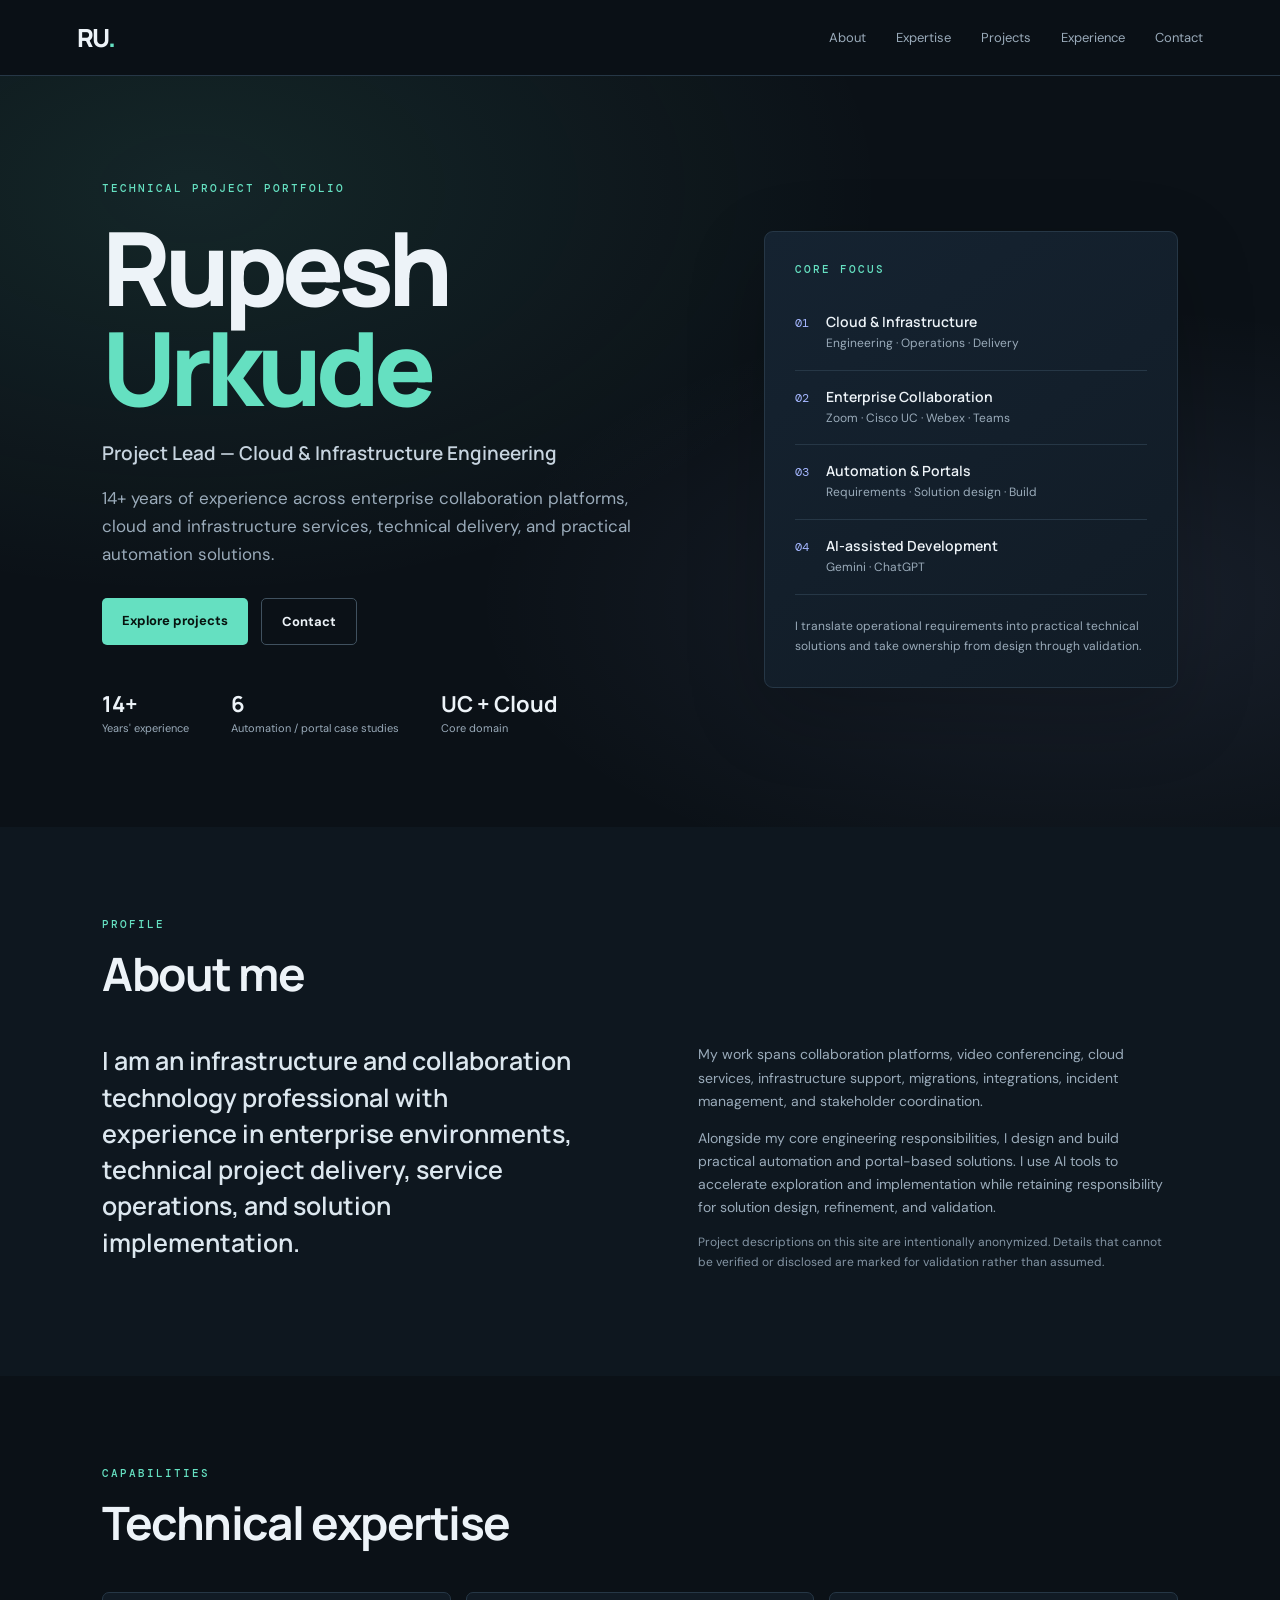
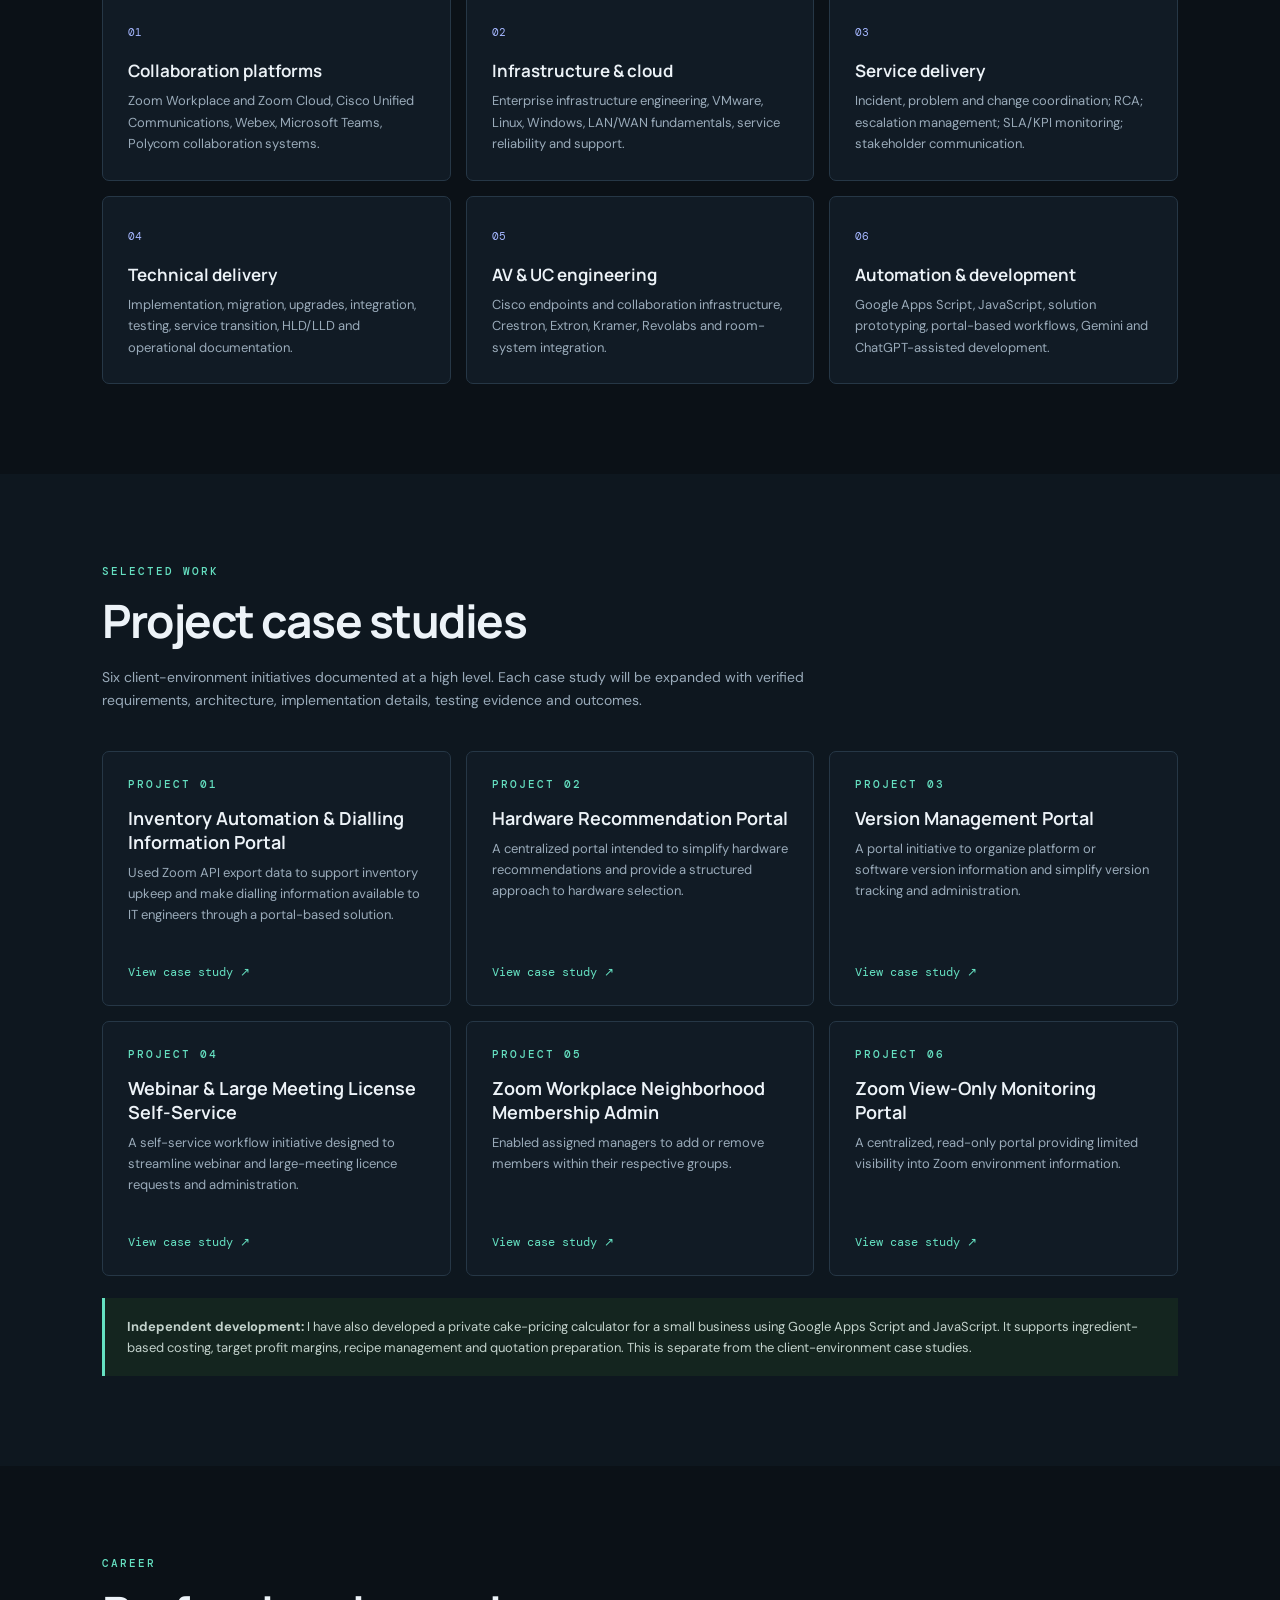
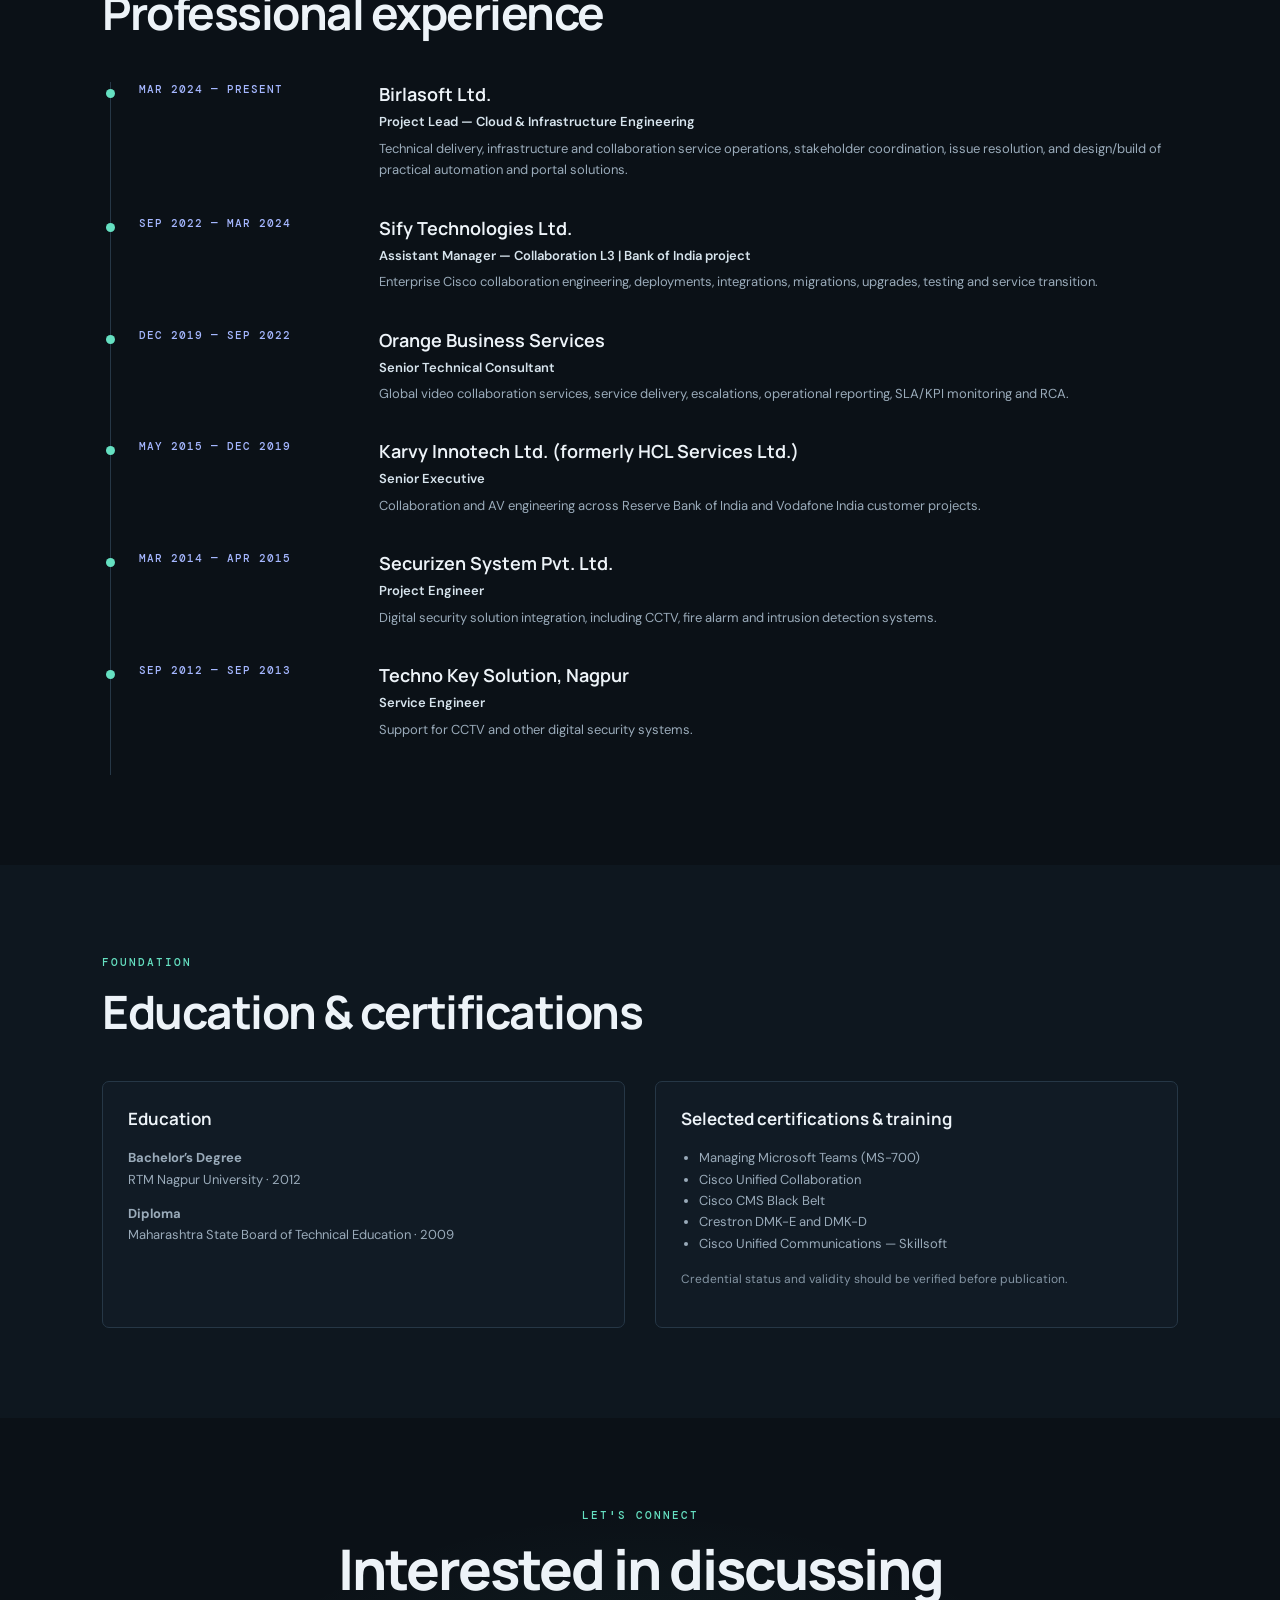
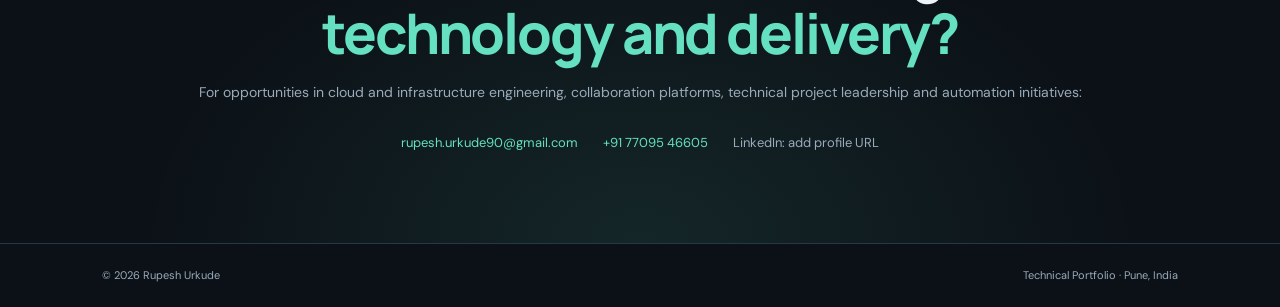
==== index.html @ b8e2f7a5 "Add files via upload" ====
<!DOCTYPE html>
<html lang="en">
<head>
  <meta charset="UTF-8">
  <meta name="viewport" content="width=device-width, initial-scale=1.0">
  <meta name="description" content="Technical portfolio of Rupesh Urkude — Cloud & Infrastructure Engineering, enterprise collaboration platforms, and automation solutions.">
  <title>Rupesh Urkude | Technical Portfolio</title>
  <link rel="stylesheet" href="style.css">
</head>
<body>
  <header class="topbar">
    <a class="brand" href="#home">RU<span>.</span></a>
    <nav aria-label="Main navigation">
      <a href="#about">About</a><a href="#expertise">Expertise</a><a href="#projects">Projects</a><a href="#experience">Experience</a><a href="#contact">Contact</a>
    </nav>
  </header>

  <main>
    <section class="hero" id="home">
      <div class="hero-copy">
        <p class="eyebrow">TECHNICAL PROJECT PORTFOLIO</p>
        <h1>Rupesh<br><span>Urkude</span></h1>
        <h2>Project Lead — Cloud &amp; Infrastructure Engineering</h2>
        <p class="lead">14+ years of experience across enterprise collaboration platforms, cloud and infrastructure services, technical delivery, and practical automation solutions.</p>
        <div class="hero-actions">
          <a class="button primary" href="#projects">Explore projects</a>
          <a class="button secondary" href="#contact">Contact</a>
        </div>
        <div class="quick-facts">
          <div><strong>14+</strong><span>Years' experience</span></div>
          <div><strong>6</strong><span>Automation / portal case studies</span></div>
          <div><strong>UC + Cloud</strong><span>Core domain</span></div>
        </div>
      </div>
      <aside class="hero-panel">
        <div class="panel-label">CORE FOCUS</div>
        <div class="focus-item"><span>01</span><div><b>Cloud &amp; Infrastructure</b><small>Engineering · Operations · Delivery</small></div></div>
        <div class="focus-item"><span>02</span><div><b>Enterprise Collaboration</b><small>Zoom · Cisco UC · Webex · Teams</small></div></div>
        <div class="focus-item"><span>03</span><div><b>Automation &amp; Portals</b><small>Requirements · Solution design · Build</small></div></div>
        <div class="focus-item"><span>04</span><div><b>AI-assisted Development</b><small>Gemini · ChatGPT</small></div></div>
        <p class="panel-note">I translate operational requirements into practical technical solutions and take ownership from design through validation.</p>
      </aside>
    </section>

    <section class="section about" id="about">
      <div class="section-heading"><p class="eyebrow">PROFILE</p><h2>About me</h2></div>
      <div class="about-grid">
        <p class="large-copy">I am an infrastructure and collaboration technology professional with experience in enterprise environments, technical project delivery, service operations, and solution implementation.</p>
        <div class="about-detail">
          <p>My work spans collaboration platforms, video conferencing, cloud services, infrastructure support, migrations, integrations, incident management, and stakeholder coordination.</p>
          <p>Alongside my core engineering responsibilities, I design and build practical automation and portal-based solutions. I use AI tools to accelerate exploration and implementation while retaining responsibility for solution design, refinement, and validation.</p>
          <p class="muted">Project descriptions on this site are intentionally anonymized. Details that cannot be verified or disclosed are marked for validation rather than assumed.</p>
        </div>
      </div>
    </section>

    <section class="section expertise" id="expertise">
      <div class="section-heading"><p class="eyebrow">CAPABILITIES</p><h2>Technical expertise</h2></div>
      <div class="skill-grid">
        <article class="skill-card"><span class="card-number">01</span><h3>Collaboration platforms</h3><p>Zoom Workplace and Zoom Cloud, Cisco Unified Communications, Webex, Microsoft Teams, Polycom collaboration systems.</p></article>
        <article class="skill-card"><span class="card-number">02</span><h3>Infrastructure &amp; cloud</h3><p>Enterprise infrastructure engineering, VMware, Linux, Windows, LAN/WAN fundamentals, service reliability and support.</p></article>
        <article class="skill-card"><span class="card-number">03</span><h3>Service delivery</h3><p>Incident, problem and change coordination; RCA; escalation management; SLA/KPI monitoring; stakeholder communication.</p></article>
        <article class="skill-card"><span class="card-number">04</span><h3>Technical delivery</h3><p>Implementation, migration, upgrades, integration, testing, service transition, HLD/LLD and operational documentation.</p></article>
        <article class="skill-card"><span class="card-number">05</span><h3>AV &amp; UC engineering</h3><p>Cisco endpoints and collaboration infrastructure, Crestron, Extron, Kramer, Revolabs and room-system integration.</p></article>
        <article class="skill-card"><span class="card-number">06</span><h3>Automation &amp; development</h3><p>Google Apps Script, JavaScript, solution prototyping, portal-based workflows, Gemini and ChatGPT-assisted development.</p></article>
      </div>
    </section>

    <section class="section projects" id="projects">
      <div class="section-heading"><p class="eyebrow">SELECTED WORK</p><h2>Project case studies</h2><p class="section-intro">Six client-environment initiatives documented at a high level. Each case study will be expanded with verified requirements, architecture, implementation details, testing evidence and outcomes.</p></div>
      <div class="project-grid">
        <a class="project-card" href="projects/inventory-automation.md"><span class="project-index">PROJECT 01</span><h3>Inventory Automation &amp; Dialling Information Portal</h3><p>Used Zoom API export data to support inventory upkeep and make dialling information available to IT engineers through a portal-based solution.</p><span class="project-link">View case study ↗</span></a>
        <a class="project-card" href="projects/hardware-recommendation.md"><span class="project-index">PROJECT 02</span><h3>Hardware Recommendation Portal</h3><p>A centralized portal intended to simplify hardware recommendations and provide a structured approach to hardware selection.</p><span class="project-link">View case study ↗</span></a>
        <a class="project-card" href="projects/version-management.md"><span class="project-index">PROJECT 03</span><h3>Version Management Portal</h3><p>A portal initiative to organize platform or software version information and simplify version tracking and administration.</p><span class="project-link">View case study ↗</span></a>
        <a class="project-card" href="projects/license-self-service.md"><span class="project-index">PROJECT 04</span><h3>Webinar &amp; Large Meeting License Self-Service</h3><p>A self-service workflow initiative designed to streamline webinar and large-meeting licence requests and administration.</p><span class="project-link">View case study ↗</span></a>
        <a class="project-card" href="projects/neighborhood-membership-admin.md"><span class="project-index">PROJECT 05</span><h3>Zoom Workplace Neighborhood Membership Admin</h3><p>Enabled assigned managers to add or remove members within their respective groups.</p><span class="project-link">View case study ↗</span></a>
        <a class="project-card" href="projects/view-only-monitoring.md"><span class="project-index">PROJECT 06</span><h3>Zoom View-Only Monitoring Portal</h3><p>A centralized, read-only portal providing limited visibility into Zoom environment information.</p><span class="project-link">View case study ↗</span></a>
      </div>
      <div class="callout"><b>Independent development:</b> I have also developed a private cake-pricing calculator for a small business using Google Apps Script and JavaScript. It supports ingredient-based costing, target profit margins, recipe management and quotation preparation. This is separate from the client-environment case studies.</div>
    </section>

    <section class="section experience" id="experience">
      <div class="section-heading"><p class="eyebrow">CAREER</p><h2>Professional experience</h2></div>
      <div class="timeline">
        <div class="timeline-item"><span class="timeline-date">MAR 2024 — PRESENT</span><div><h3>Birlasoft Ltd.</h3><p class="role">Project Lead — Cloud &amp; Infrastructure Engineering</p><p>Technical delivery, infrastructure and collaboration service operations, stakeholder coordination, issue resolution, and design/build of practical automation and portal solutions.</p></div></div>
        <div class="timeline-item"><span class="timeline-date">SEP 2022 — MAR 2024</span><div><h3>Sify Technologies Ltd.</h3><p class="role">Assistant Manager — Collaboration L3 | Bank of India project</p><p>Enterprise Cisco collaboration engineering, deployments, integrations, migrations, upgrades, testing and service transition.</p></div></div>
        <div class="timeline-item"><span class="timeline-date">DEC 2019 — SEP 2022</span><div><h3>Orange Business Services</h3><p class="role">Senior Technical Consultant</p><p>Global video collaboration services, service delivery, escalations, operational reporting, SLA/KPI monitoring and RCA.</p></div></div>
        <div class="timeline-item"><span class="timeline-date">MAY 2015 — DEC 2019</span><div><h3>Karvy Innotech Ltd. (formerly HCL Services Ltd.)</h3><p class="role">Senior Executive</p><p>Collaboration and AV engineering across Reserve Bank of India and Vodafone India customer projects.</p></div></div>
        <div class="timeline-item"><span class="timeline-date">MAR 2014 — APR 2015</span><div><h3>Securizen System Pvt. Ltd.</h3><p class="role">Project Engineer</p><p>Digital security solution integration, including CCTV, fire alarm and intrusion detection systems.</p></div></div>
        <div class="timeline-item"><span class="timeline-date">SEP 2012 — SEP 2013</span><div><h3>Techno Key Solution, Nagpur</h3><p class="role">Service Engineer</p><p>Support for CCTV and other digital security systems.</p></div></div>
      </div>
    </section>

    <section class="section credentials">
      <div class="section-heading"><p class="eyebrow">FOUNDATION</p><h2>Education &amp; certifications</h2></div>
      <div class="credential-grid">
        <div><h3>Education</h3><p><b>Bachelor’s Degree</b><br>RTM Nagpur University · 2012</p><p><b>Diploma</b><br>Maharashtra State Board of Technical Education · 2009</p></div>
        <div><h3>Selected certifications &amp; training</h3><ul><li>Managing Microsoft Teams (MS-700)</li><li>Cisco Unified Collaboration</li><li>Cisco CMS Black Belt</li><li>Crestron DMK-E and DMK-D</li><li>Cisco Unified Communications — Skillsoft</li></ul><p class="muted">Credential status and validity should be verified before publication.</p></div>
      </div>
    </section>

    <section class="contact" id="contact">
      <p class="eyebrow">LET'S CONNECT</p><h2>Interested in discussing<br><span>technology and delivery?</span></h2>
      <p>For opportunities in cloud and infrastructure engineering, collaboration platforms, technical project leadership and automation initiatives:</p>
      <div class="contact-links"><a href="mailto:rupesh.urkude90@gmail.com">rupesh.urkude90@gmail.com</a><a href="tel:+917709546605">+91 77095 46605</a><span>LinkedIn: add profile URL</span></div>
    </section>
  </main>
  <footer><span>© <span id="year"></span> Rupesh Urkude</span><span>Technical Portfolio · Pune, India</span></footer>
  <script>document.getElementById('year').textContent = new Date().getFullYear();</script>
</body>
</html>
---- style.css ----
@import url('https://fonts.googleapis.com/css2?family=DM+Mono:wght@400;500&family=DM+Sans:wght@400;500;600;700&family=Manrope:wght@400;500;600;700;800&display=swap');
:root{--bg:#0b1117;--surface:#111b25;--surface2:#152331;--text:#edf3f8;--muted:#9aabba;--line:#263746;--accent:#65e0c1;--accent2:#a5b7ff}
*{box-sizing:border-box}html{scroll-behavior:smooth}body{margin:0;background:var(--bg);color:var(--text);font-family:'DM Sans',sans-serif;line-height:1.65}a{color:inherit;text-decoration:none}.topbar{height:76px;padding:0 max(6vw,24px);display:flex;align-items:center;justify-content:space-between;border-bottom:1px solid var(--line);position:sticky;top:0;background:rgba(11,17,23,.92);backdrop-filter:blur(14px);z-index:10}.brand{font:800 25px Manrope,sans-serif;letter-spacing:-2px}.brand span{color:var(--accent)}nav{display:flex;gap:30px}nav a{font-size:13px;color:var(--muted)}nav a:hover,.contact-links a:hover{color:var(--accent)}main{overflow:hidden}.hero{padding:105px max(8vw,28px) 90px;display:grid;grid-template-columns:1.15fr .85fr;gap:8vw;align-items:center;background:radial-gradient(ellipse at 15% 15%,rgba(101,224,193,.10),transparent 45%),radial-gradient(ellipse at 85% 70%,rgba(165,183,255,.09),transparent 40%)}.eyebrow,.panel-label,.project-index,.timeline-date{font:500 11px 'DM Mono',monospace;letter-spacing:2px;color:var(--accent)}h1,h2,h3,p{margin-top:0}h1{font:800 clamp(58px,8vw,104px)/.98 Manrope,sans-serif;letter-spacing:-6px;margin:22px 0}h1 span,.contact h2 span{color:var(--accent)}.hero h2{font:600 19px Manrope,sans-serif;color:#c7d4df;margin-bottom:18px}.lead{max-width:610px;color:var(--muted);font-size:17px}.hero-actions{display:flex;gap:13px;margin:30px 0 44px}.button{padding:12px 20px;border-radius:5px;font-weight:700;font-size:13px}.primary{background:var(--accent);color:#07130f}.secondary{border:1px solid #40515f}.quick-facts{display:flex;gap:42px}.quick-facts div{display:flex;flex-direction:column}.quick-facts strong{font:700 22px Manrope}.quick-facts span{font-size:11px;color:var(--muted)}.hero-panel{background:linear-gradient(145deg,var(--surface2),var(--surface));border:1px solid var(--line);padding:30px;border-radius:9px;box-shadow:0 25px 80px #0003}.panel-label{margin-bottom:20px}.focus-item{display:flex;gap:17px;padding:16px 0;border-bottom:1px solid var(--line)}.focus-item>span{font:12px 'DM Mono';color:var(--accent2);padding-top:3px}.focus-item b,.focus-item small{display:block}.focus-item b{font:600 14px Manrope}.focus-item small{font-size:12px;color:var(--muted);margin-top:3px}.panel-note{font-size:12px;color:var(--muted);margin:22px 0 0}.section{padding:90px max(8vw,28px)}.section-heading{max-width:720px;margin-bottom:38px}.section-heading h2,.section h2{font:700 clamp(32px,4vw,46px) Manrope,sans-serif;letter-spacing:-1.5px;margin:8px 0 14px}.about{background:#0e171f}.about-grid{display:grid;grid-template-columns:1fr 1fr;gap:9vw}.large-copy{font:600 25px/1.45 Manrope;color:#dce7ef}.about-detail{color:var(--muted);font-size:14px}.muted{color:#8394a3!important;font-size:12px!important}.skill-grid,.project-grid{display:grid;grid-template-columns:repeat(3,1fr);gap:15px}.skill-card,.project-card{background:var(--surface);border:1px solid var(--line);padding:25px;border-radius:7px;transition:.2s}.skill-card:hover,.project-card:hover{transform:translateY(-4px);border-color:#4b8d83}.card-number{font:11px 'DM Mono';color:var(--accent2)}.skill-card h3,.project-card h3{font:650 17px Manrope;margin:15px 0 8px}.skill-card p,.project-card p{font-size:13px;color:var(--muted);margin-bottom:0}.projects{background:#0e171f}.section-intro{font-size:14px;color:var(--muted)}.project-card{display:flex;flex-direction:column;min-height:255px}.project-card h3{font-size:18px}.project-link{margin-top:auto;padding-top:25px;font:12px 'DM Mono';color:var(--accent)}.callout{margin-top:22px;padding:18px 22px;border-left:3px solid var(--accent);background:#14251f;color:#c3d2cc;font-size:13px}.timeline{border-left:1px solid var(--line);margin-left:8px}.timeline-item{display:grid;grid-template-columns:210px 1fr;gap:30px;padding:0 0 30px 28px;position:relative}.timeline-item:before{content:'';width:9px;height:9px;border-radius:50%;background:var(--accent);position:absolute;left:-5px;top:7px}.timeline-date{color:var(--accent2);letter-spacing:1px}.timeline-item h3{font:650 18px Manrope;margin:0 0 3px}.timeline-item p{font-size:13px;color:var(--muted);margin:5px 0}.timeline-item .role{color:#d7e4ed;font-weight:600}.credentials{background:#0e171f}.credential-grid{display:grid;grid-template-columns:1fr 1fr;gap:30px}.credential-grid>div{padding:25px;background:var(--surface);border:1px solid var(--line);border-radius:7px}.credential-grid h3{font:650 17px Manrope}.credential-grid p,.credential-grid li{font-size:13px;color:var(--muted)}.credential-grid ul{padding-left:18px}.contact{padding:90px max(8vw,28px);text-align:center;background:radial-gradient(ellipse at 50% 100%,rgba(101,224,193,.10),transparent 55%)}.contact h2{font:750 clamp(34px,5vw,56px)/1.15 Manrope;letter-spacing:-2px;margin:15px 0}.contact>p:not(.eyebrow){color:var(--muted);font-size:14px}.contact-links{display:flex;justify-content:center;gap:25px;flex-wrap:wrap;margin-top:28px;font-size:13px;color:var(--accent)}.contact-links span{color:var(--muted)}footer{padding:22px max(8vw,28px);display:flex;justify-content:space-between;border-top:1px solid var(--line);font-size:11px;color:var(--muted)}
@media(max-width:850px){.hero{grid-template-columns:1fr;gap:35px;padding-top:75px}.skill-grid,.project-grid{grid-template-columns:repeat(2,1fr)}.about-grid{gap:35px}.timeline-item{grid-template-columns:1fr;gap:5px}.timeline-date{margin-bottom:4px}}
@media(max-width:580px){.topbar{height:auto;min-height:66px;align-items:flex-start;padding-top:20px;padding-bottom:16px;gap:15px;flex-direction:column}nav{gap:16px;flex-wrap:wrap}nav a{font-size:12px}.hero,.section,.contact{padding-left:22px;padding-right:22px}h1{letter-spacing:-4px}.quick-facts{gap:20px}.skill-grid,.project-grid,.about-grid,.credential-grid{grid-template-columns:1fr}.timeline-item{padding-left:20px}.contact-links{flex-direction:column;gap:9px}footer{padding:18px 22px;gap:10px;flex-direction:column}}
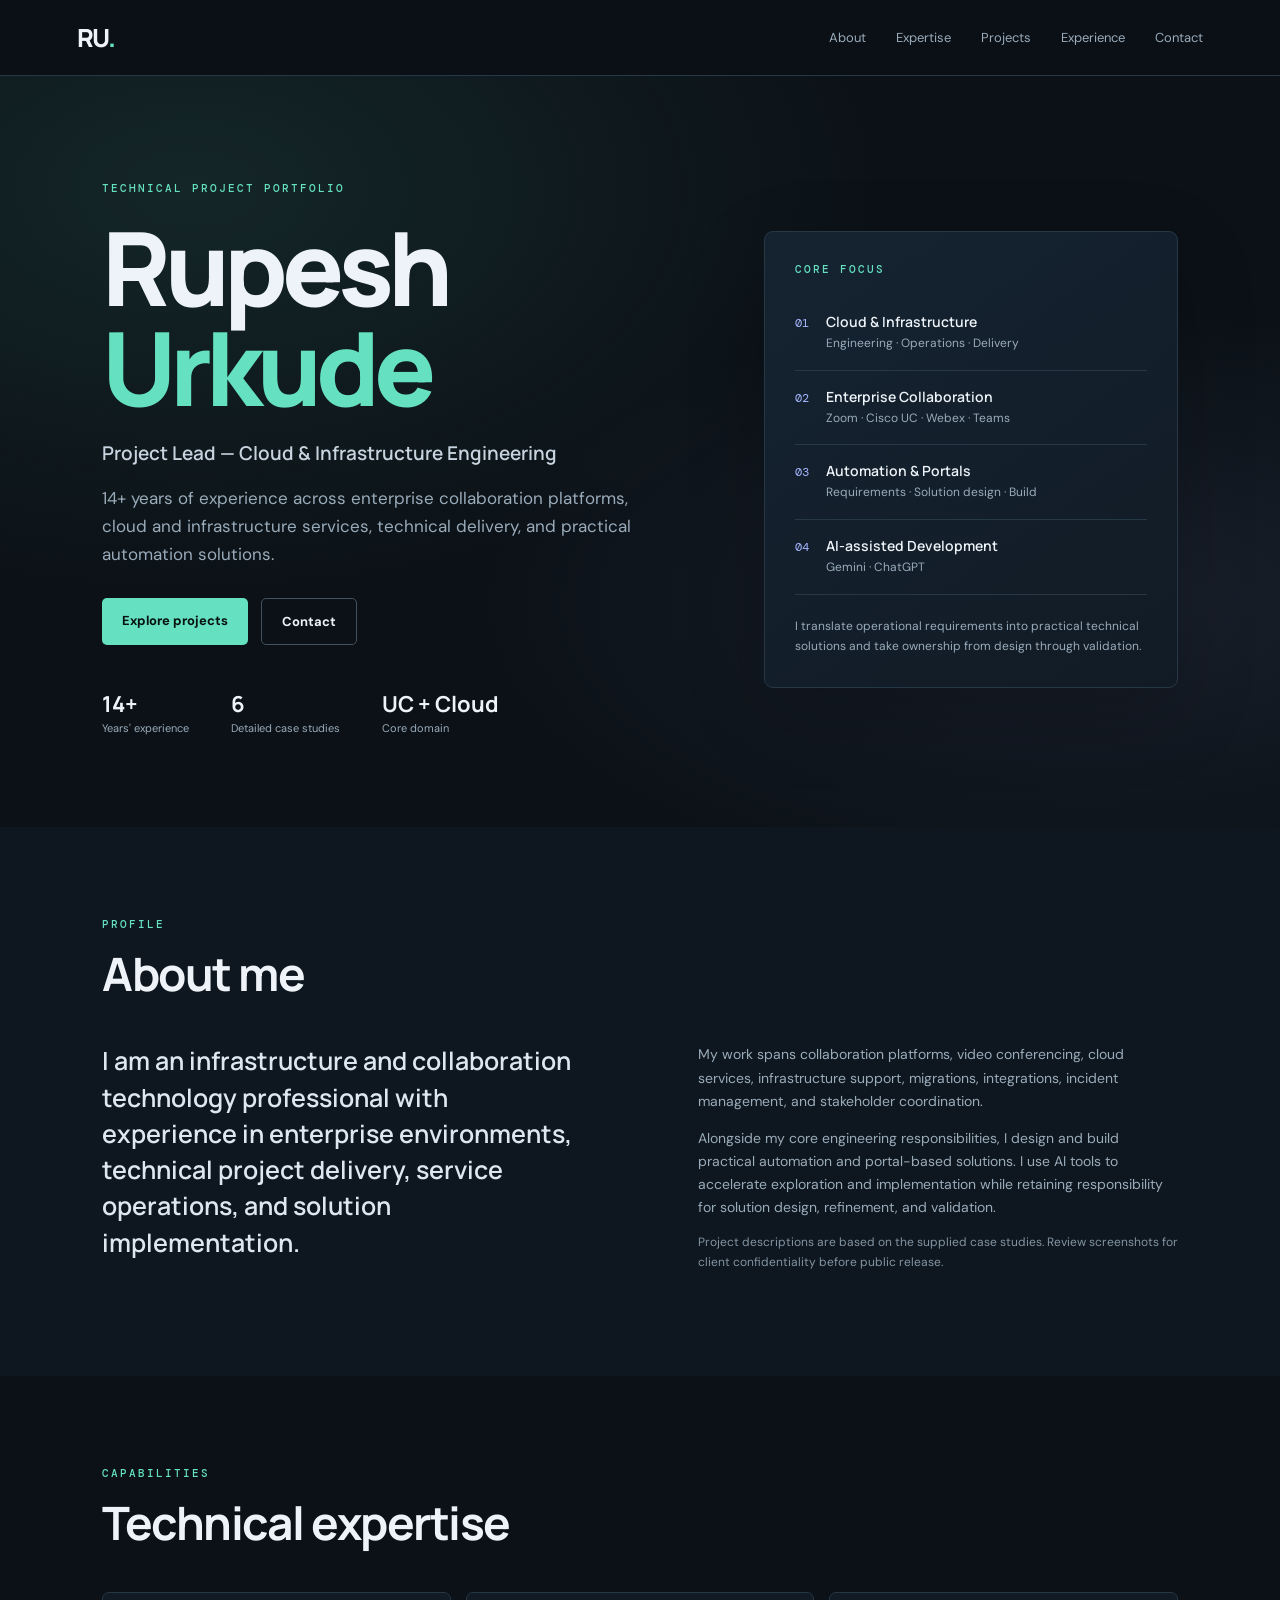
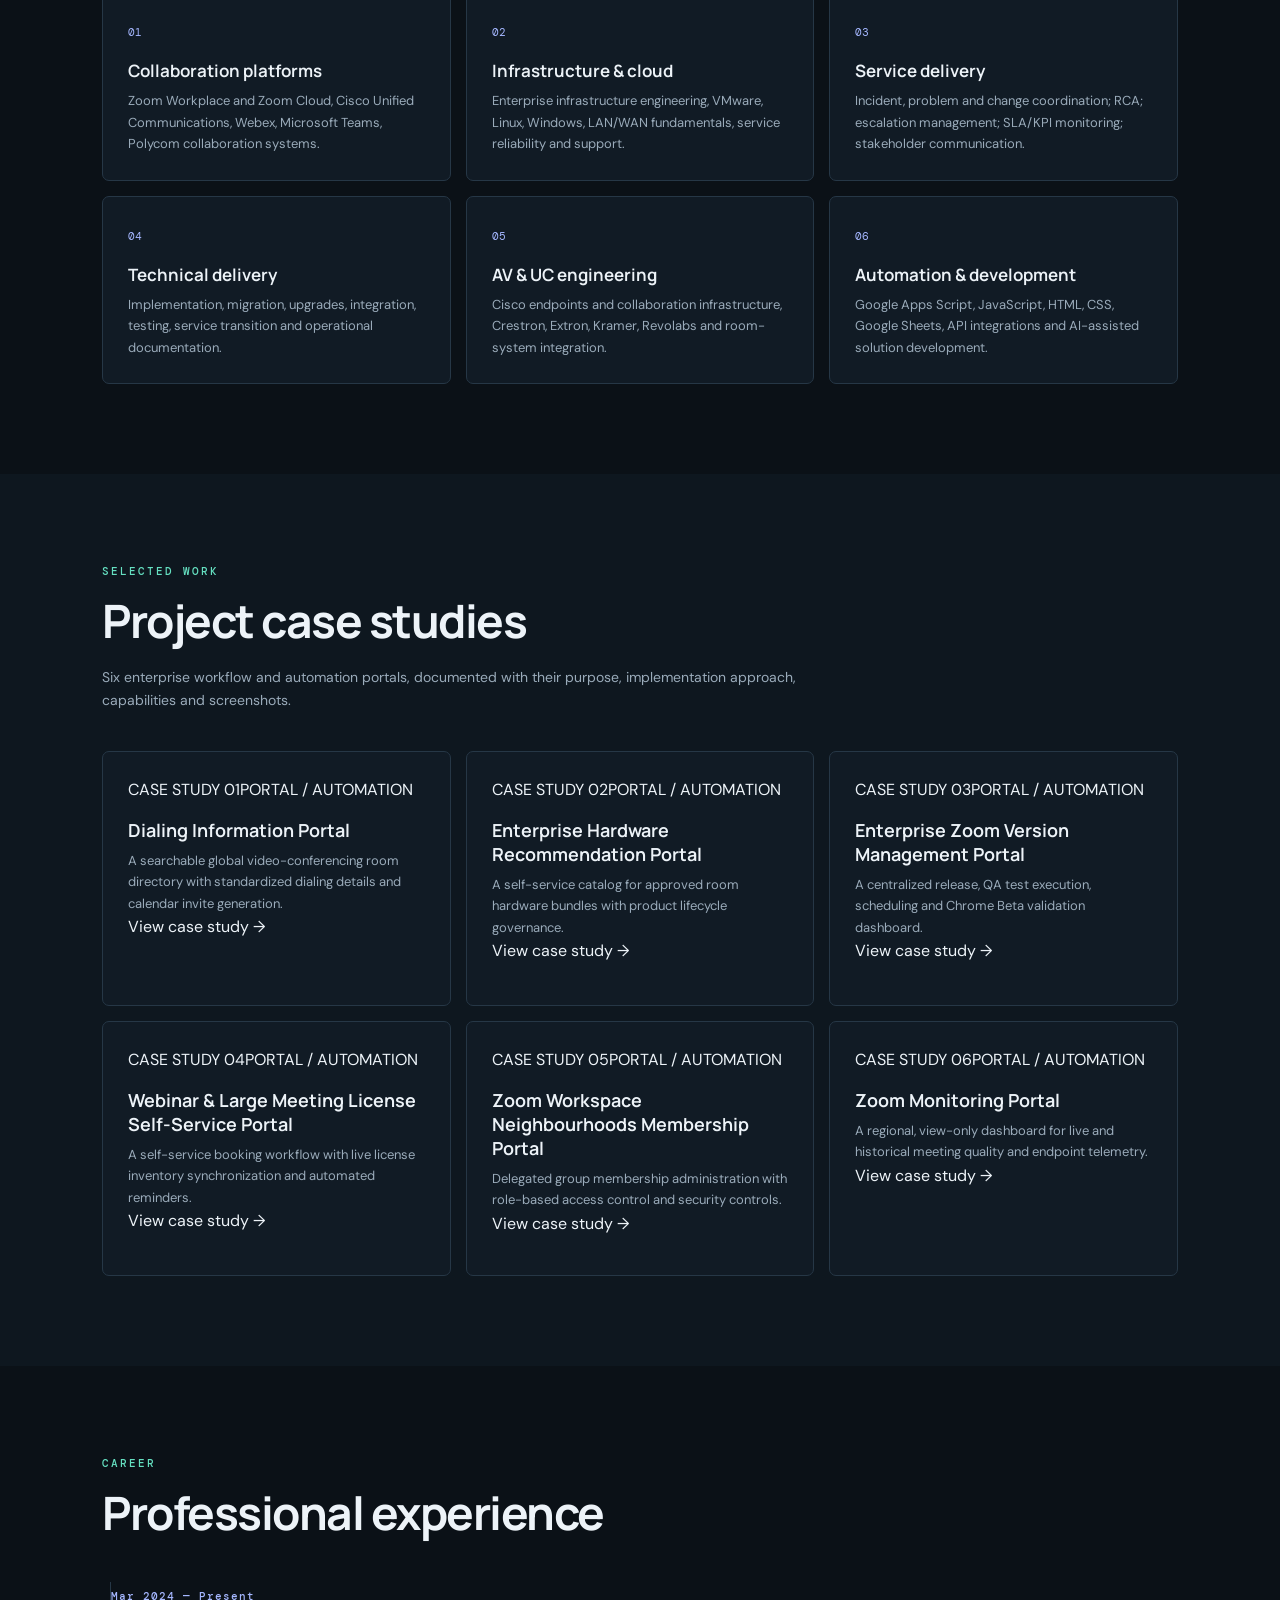
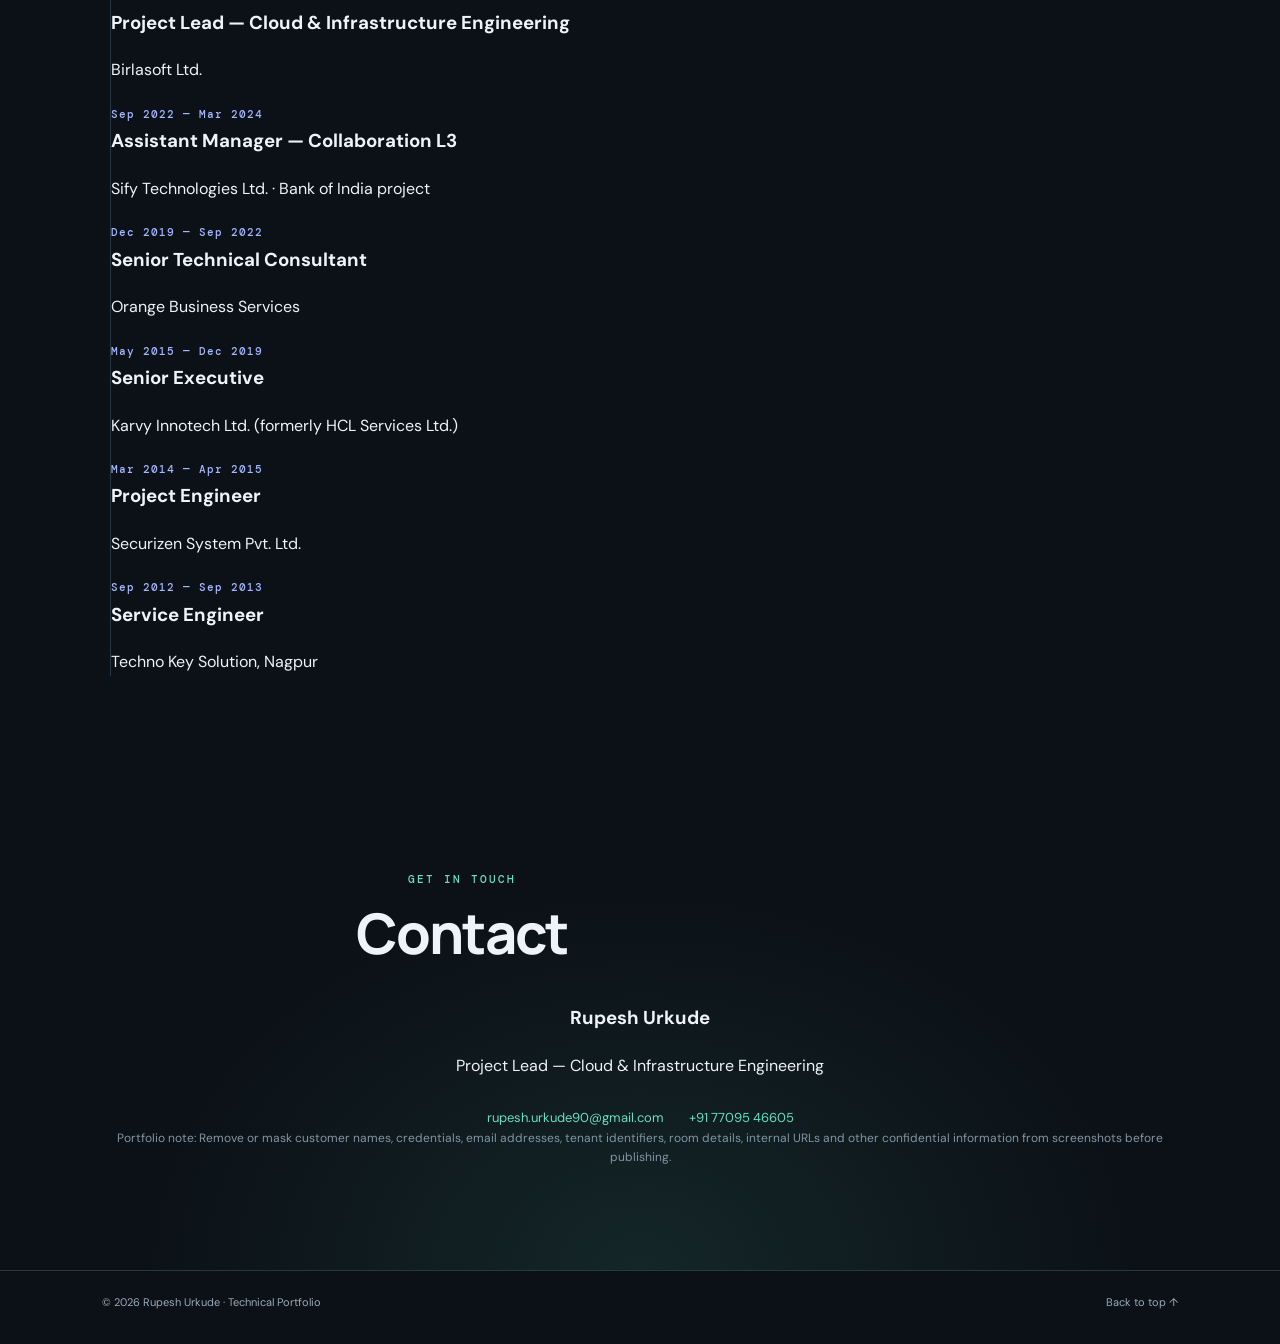
==== commit 26bc9629: "Add files via upload" ====
--- a/index.html
+++ b/index.html
@@ -1,111 +1,28 @@
-<!DOCTYPE html>
-<html lang="en">
-<head>
-  <meta charset="UTF-8">
-  <meta name="viewport" content="width=device-width, initial-scale=1.0">
-  <meta name="description" content="Technical portfolio of Rupesh Urkude — Cloud & Infrastructure Engineering, enterprise collaboration platforms, and automation solutions.">
-  <title>Rupesh Urkude | Technical Portfolio</title>
-  <link rel="stylesheet" href="style.css">
-</head>
-<body>
-  <header class="topbar">
-    <a class="brand" href="#home">RU<span>.</span></a>
-    <nav aria-label="Main navigation">
-      <a href="#about">About</a><a href="#expertise">Expertise</a><a href="#projects">Projects</a><a href="#experience">Experience</a><a href="#contact">Contact</a>
-    </nav>
-  </header>
-
-  <main>
-    <section class="hero" id="home">
-      <div class="hero-copy">
-        <p class="eyebrow">TECHNICAL PROJECT PORTFOLIO</p>
-        <h1>Rupesh<br><span>Urkude</span></h1>
-        <h2>Project Lead — Cloud &amp; Infrastructure Engineering</h2>
-        <p class="lead">14+ years of experience across enterprise collaboration platforms, cloud and infrastructure services, technical delivery, and practical automation solutions.</p>
-        <div class="hero-actions">
-          <a class="button primary" href="#projects">Explore projects</a>
-          <a class="button secondary" href="#contact">Contact</a>
-        </div>
-        <div class="quick-facts">
-          <div><strong>14+</strong><span>Years' experience</span></div>
-          <div><strong>6</strong><span>Automation / portal case studies</span></div>
-          <div><strong>UC + Cloud</strong><span>Core domain</span></div>
-        </div>
-      </div>
-      <aside class="hero-panel">
-        <div class="panel-label">CORE FOCUS</div>
-        <div class="focus-item"><span>01</span><div><b>Cloud &amp; Infrastructure</b><small>Engineering · Operations · Delivery</small></div></div>
-        <div class="focus-item"><span>02</span><div><b>Enterprise Collaboration</b><small>Zoom · Cisco UC · Webex · Teams</small></div></div>
-        <div class="focus-item"><span>03</span><div><b>Automation &amp; Portals</b><small>Requirements · Solution design · Build</small></div></div>
-        <div class="focus-item"><span>04</span><div><b>AI-assisted Development</b><small>Gemini · ChatGPT</small></div></div>
-        <p class="panel-note">I translate operational requirements into practical technical solutions and take ownership from design through validation.</p>
-      </aside>
-    </section>
-
-    <section class="section about" id="about">
-      <div class="section-heading"><p class="eyebrow">PROFILE</p><h2>About me</h2></div>
-      <div class="about-grid">
-        <p class="large-copy">I am an infrastructure and collaboration technology professional with experience in enterprise environments, technical project delivery, service operations, and solution implementation.</p>
-        <div class="about-detail">
-          <p>My work spans collaboration platforms, video conferencing, cloud services, infrastructure support, migrations, integrations, incident management, and stakeholder coordination.</p>
-          <p>Alongside my core engineering responsibilities, I design and build practical automation and portal-based solutions. I use AI tools to accelerate exploration and implementation while retaining responsibility for solution design, refinement, and validation.</p>
-          <p class="muted">Project descriptions on this site are intentionally anonymized. Details that cannot be verified or disclosed are marked for validation rather than assumed.</p>
-        </div>
-      </div>
-    </section>
-
-    <section class="section expertise" id="expertise">
-      <div class="section-heading"><p class="eyebrow">CAPABILITIES</p><h2>Technical expertise</h2></div>
-      <div class="skill-grid">
-        <article class="skill-card"><span class="card-number">01</span><h3>Collaboration platforms</h3><p>Zoom Workplace and Zoom Cloud, Cisco Unified Communications, Webex, Microsoft Teams, Polycom collaboration systems.</p></article>
-        <article class="skill-card"><span class="card-number">02</span><h3>Infrastructure &amp; cloud</h3><p>Enterprise infrastructure engineering, VMware, Linux, Windows, LAN/WAN fundamentals, service reliability and support.</p></article>
-        <article class="skill-card"><span class="card-number">03</span><h3>Service delivery</h3><p>Incident, problem and change coordination; RCA; escalation management; SLA/KPI monitoring; stakeholder communication.</p></article>
-        <article class="skill-card"><span class="card-number">04</span><h3>Technical delivery</h3><p>Implementation, migration, upgrades, integration, testing, service transition, HLD/LLD and operational documentation.</p></article>
-        <article class="skill-card"><span class="card-number">05</span><h3>AV &amp; UC engineering</h3><p>Cisco endpoints and collaboration infrastructure, Crestron, Extron, Kramer, Revolabs and room-system integration.</p></article>
-        <article class="skill-card"><span class="card-number">06</span><h3>Automation &amp; development</h3><p>Google Apps Script, JavaScript, solution prototyping, portal-based workflows, Gemini and ChatGPT-assisted development.</p></article>
-      </div>
-    </section>
-
-    <section class="section projects" id="projects">
-      <div class="section-heading"><p class="eyebrow">SELECTED WORK</p><h2>Project case studies</h2><p class="section-intro">Six client-environment initiatives documented at a high level. Each case study will be expanded with verified requirements, architecture, implementation details, testing evidence and outcomes.</p></div>
-      <div class="project-grid">
-        <a class="project-card" href="projects/inventory-automation.md"><span class="project-index">PROJECT 01</span><h3>Inventory Automation &amp; Dialling Information Portal</h3><p>Used Zoom API export data to support inventory upkeep and make dialling information available to IT engineers through a portal-based solution.</p><span class="project-link">View case study ↗</span></a>
-        <a class="project-card" href="projects/hardware-recommendation.md"><span class="project-index">PROJECT 02</span><h3>Hardware Recommendation Portal</h3><p>A centralized portal intended to simplify hardware recommendations and provide a structured approach to hardware selection.</p><span class="project-link">View case study ↗</span></a>
-        <a class="project-card" href="projects/version-management.md"><span class="project-index">PROJECT 03</span><h3>Version Management Portal</h3><p>A portal initiative to organize platform or software version information and simplify version tracking and administration.</p><span class="project-link">View case study ↗</span></a>
-        <a class="project-card" href="projects/license-self-service.md"><span class="project-index">PROJECT 04</span><h3>Webinar &amp; Large Meeting License Self-Service</h3><p>A self-service workflow initiative designed to streamline webinar and large-meeting licence requests and administration.</p><span class="project-link">View case study ↗</span></a>
-        <a class="project-card" href="projects/neighborhood-membership-admin.md"><span class="project-index">PROJECT 05</span><h3>Zoom Workplace Neighborhood Membership Admin</h3><p>Enabled assigned managers to add or remove members within their respective groups.</p><span class="project-link">View case study ↗</span></a>
-        <a class="project-card" href="projects/view-only-monitoring.md"><span class="project-index">PROJECT 06</span><h3>Zoom View-Only Monitoring Portal</h3><p>A centralized, read-only portal providing limited visibility into Zoom environment information.</p><span class="project-link">View case study ↗</span></a>
-      </div>
-      <div class="callout"><b>Independent development:</b> I have also developed a private cake-pricing calculator for a small business using Google Apps Script and JavaScript. It supports ingredient-based costing, target profit margins, recipe management and quotation preparation. This is separate from the client-environment case studies.</div>
-    </section>
-
-    <section class="section experience" id="experience">
-      <div class="section-heading"><p class="eyebrow">CAREER</p><h2>Professional experience</h2></div>
-      <div class="timeline">
-        <div class="timeline-item"><span class="timeline-date">MAR 2024 — PRESENT</span><div><h3>Birlasoft Ltd.</h3><p class="role">Project Lead — Cloud &amp; Infrastructure Engineering</p><p>Technical delivery, infrastructure and collaboration service operations, stakeholder coordination, issue resolution, and design/build of practical automation and portal solutions.</p></div></div>
-        <div class="timeline-item"><span class="timeline-date">SEP 2022 — MAR 2024</span><div><h3>Sify Technologies Ltd.</h3><p class="role">Assistant Manager — Collaboration L3 | Bank of India project</p><p>Enterprise Cisco collaboration engineering, deployments, integrations, migrations, upgrades, testing and service transition.</p></div></div>
-        <div class="timeline-item"><span class="timeline-date">DEC 2019 — SEP 2022</span><div><h3>Orange Business Services</h3><p class="role">Senior Technical Consultant</p><p>Global video collaboration services, service delivery, escalations, operational reporting, SLA/KPI monitoring and RCA.</p></div></div>
-        <div class="timeline-item"><span class="timeline-date">MAY 2015 — DEC 2019</span><div><h3>Karvy Innotech Ltd. (formerly HCL Services Ltd.)</h3><p class="role">Senior Executive</p><p>Collaboration and AV engineering across Reserve Bank of India and Vodafone India customer projects.</p></div></div>
-        <div class="timeline-item"><span class="timeline-date">MAR 2014 — APR 2015</span><div><h3>Securizen System Pvt. Ltd.</h3><p class="role">Project Engineer</p><p>Digital security solution integration, including CCTV, fire alarm and intrusion detection systems.</p></div></div>
-        <div class="timeline-item"><span class="timeline-date">SEP 2012 — SEP 2013</span><div><h3>Techno Key Solution, Nagpur</h3><p class="role">Service Engineer</p><p>Support for CCTV and other digital security systems.</p></div></div>
-      </div>
-    </section>
-
-    <section class="section credentials">
-      <div class="section-heading"><p class="eyebrow">FOUNDATION</p><h2>Education &amp; certifications</h2></div>
-      <div class="credential-grid">
-        <div><h3>Education</h3><p><b>Bachelor’s Degree</b><br>RTM Nagpur University · 2012</p><p><b>Diploma</b><br>Maharashtra State Board of Technical Education · 2009</p></div>
-        <div><h3>Selected certifications &amp; training</h3><ul><li>Managing Microsoft Teams (MS-700)</li><li>Cisco Unified Collaboration</li><li>Cisco CMS Black Belt</li><li>Crestron DMK-E and DMK-D</li><li>Cisco Unified Communications — Skillsoft</li></ul><p class="muted">Credential status and validity should be verified before publication.</p></div>
-      </div>
-    </section>
-
-    <section class="contact" id="contact">
-      <p class="eyebrow">LET'S CONNECT</p><h2>Interested in discussing<br><span>technology and delivery?</span></h2>
-      <p>For opportunities in cloud and infrastructure engineering, collaboration platforms, technical project leadership and automation initiatives:</p>
-      <div class="contact-links"><a href="mailto:rupesh.urkude90@gmail.com">rupesh.urkude90@gmail.com</a><a href="tel:+917709546605">+91 77095 46605</a><span>LinkedIn: add profile URL</span></div>
-    </section>
-  </main>
-  <footer><span>© <span id="year"></span> Rupesh Urkude</span><span>Technical Portfolio · Pune, India</span></footer>
-  <script>document.getElementById('year').textContent = new Date().getFullYear();</script>
-</body>
-</html>+<!DOCTYPE html><html lang="en"><head><meta charset="UTF-8"><meta name="viewport" content="width=device-width, initial-scale=1">
+<meta name="description" content="Rupesh Urkude — technical portfolio covering enterprise collaboration, cloud and infrastructure engineering, technical delivery and automation portals.">
+<title>Rupesh Urkude | Technical Portfolio</title><link rel="stylesheet" href="style.css"></head><body>
+<header class="topbar"><a class="brand" href="#home">RU<span>.</span></a><nav aria-label="Main navigation"><a href="#about">About</a><a href="#expertise">Expertise</a><a href="#projects">Projects</a><a href="#experience">Experience</a><a href="#contact">Contact</a></nav></header>
+<main><section class="hero" id="home"><div class="hero-copy"><p class="eyebrow">TECHNICAL PROJECT PORTFOLIO</p><h1>Rupesh<br><span>Urkude</span></h1><h2>Project Lead — Cloud &amp; Infrastructure Engineering</h2>
+<p class="lead">14+ years of experience across enterprise collaboration platforms, cloud and infrastructure services, technical delivery, and practical automation solutions.</p>
+<div class="hero-actions"><a class="button primary" href="#projects">Explore projects</a><a class="button secondary" href="#contact">Contact</a></div>
+<div class="quick-facts"><div><strong>14+</strong><span>Years' experience</span></div><div><strong>6</strong><span>Detailed case studies</span></div><div><strong>UC + Cloud</strong><span>Core domain</span></div></div></div>
+<aside class="hero-panel"><div class="panel-label">CORE FOCUS</div><div class="focus-item"><span>01</span><div><b>Cloud &amp; Infrastructure</b><small>Engineering · Operations · Delivery</small></div></div><div class="focus-item"><span>02</span><div><b>Enterprise Collaboration</b><small>Zoom · Cisco UC · Webex · Teams</small></div></div><div class="focus-item"><span>03</span><div><b>Automation &amp; Portals</b><small>Requirements · Solution design · Build</small></div></div><div class="focus-item"><span>04</span><div><b>AI-assisted Development</b><small>Gemini · ChatGPT</small></div></div><p class="panel-note">I translate operational requirements into practical technical solutions and take ownership from design through validation.</p></aside></section>
+<section class="section about" id="about"><div class="section-heading"><p class="eyebrow">PROFILE</p><h2>About me</h2></div><div class="about-grid"><p class="large-copy">I am an infrastructure and collaboration technology professional with experience in enterprise environments, technical project delivery, service operations, and solution implementation.</p><div class="about-detail"><p>My work spans collaboration platforms, video conferencing, cloud services, infrastructure support, migrations, integrations, incident management, and stakeholder coordination.</p><p>Alongside my core engineering responsibilities, I design and build practical automation and portal-based solutions. I use AI tools to accelerate exploration and implementation while retaining responsibility for solution design, refinement, and validation.</p><p class="muted">Project descriptions are based on the supplied case studies. Review screenshots for client confidentiality before public release.</p></div></div></section>
+<section class="section expertise" id="expertise"><div class="section-heading"><p class="eyebrow">CAPABILITIES</p><h2>Technical expertise</h2></div><div class="skill-grid">
+<article class="skill-card"><span class="card-number">01</span><h3>Collaboration platforms</h3><p>Zoom Workplace and Zoom Cloud, Cisco Unified Communications, Webex, Microsoft Teams, Polycom collaboration systems.</p></article>
+<article class="skill-card"><span class="card-number">02</span><h3>Infrastructure &amp; cloud</h3><p>Enterprise infrastructure engineering, VMware, Linux, Windows, LAN/WAN fundamentals, service reliability and support.</p></article>
+<article class="skill-card"><span class="card-number">03</span><h3>Service delivery</h3><p>Incident, problem and change coordination; RCA; escalation management; SLA/KPI monitoring; stakeholder communication.</p></article>
+<article class="skill-card"><span class="card-number">04</span><h3>Technical delivery</h3><p>Implementation, migration, upgrades, integration, testing, service transition and operational documentation.</p></article>
+<article class="skill-card"><span class="card-number">05</span><h3>AV &amp; UC engineering</h3><p>Cisco endpoints and collaboration infrastructure, Crestron, Extron, Kramer, Revolabs and room-system integration.</p></article>
+<article class="skill-card"><span class="card-number">06</span><h3>Automation &amp; development</h3><p>Google Apps Script, JavaScript, HTML, CSS, Google Sheets, API integrations and AI-assisted solution development.</p></article>
+</div></section>
+<section class="section projects" id="projects"><div class="section-heading"><p class="eyebrow">SELECTED WORK</p><h2>Project case studies</h2><p class="section-intro">Six enterprise workflow and automation portals, documented with their purpose, implementation approach, capabilities and screenshots.</p></div><div class="project-grid"><article class="project-card"><div class="project-top"><span>CASE STUDY 01</span><span>PORTAL / AUTOMATION</span></div><h3>Dialing Information Portal</h3><p>A searchable global video-conferencing room directory with standardized dialing details and calendar invite generation.</p><a class="text-link" href="projects/dialing-portal.html">View case study <span>→</span></a></article><article class="project-card"><div class="project-top"><span>CASE STUDY 02</span><span>PORTAL / AUTOMATION</span></div><h3>Enterprise Hardware Recommendation Portal</h3><p>A self-service catalog for approved room hardware bundles with product lifecycle governance.</p><a class="text-link" href="projects/hardware-recommendation-portal.html">View case study <span>→</span></a></article><article class="project-card"><div class="project-top"><span>CASE STUDY 03</span><span>PORTAL / AUTOMATION</span></div><h3>Enterprise Zoom Version Management Portal</h3><p>A centralized release, QA test execution, scheduling and Chrome Beta validation dashboard.</p><a class="text-link" href="projects/zoom-version-management-portal.html">View case study <span>→</span></a></article><article class="project-card"><div class="project-top"><span>CASE STUDY 04</span><span>PORTAL / AUTOMATION</span></div><h3>Webinar &amp; Large Meeting License Self-Service Portal</h3><p>A self-service booking workflow with live license inventory synchronization and automated reminders.</p><a class="text-link" href="projects/zoom-license-self-service-portal.html">View case study <span>→</span></a></article><article class="project-card"><div class="project-top"><span>CASE STUDY 05</span><span>PORTAL / AUTOMATION</span></div><h3>Zoom Workspace Neighbourhoods Membership Portal</h3><p>Delegated group membership administration with role-based access control and security controls.</p><a class="text-link" href="projects/zoom-neighbourhoods-membership-portal.html">View case study <span>→</span></a></article><article class="project-card"><div class="project-top"><span>CASE STUDY 06</span><span>PORTAL / AUTOMATION</span></div><h3>Zoom Monitoring Portal</h3><p>A regional, view-only dashboard for live and historical meeting quality and endpoint telemetry.</p><a class="text-link" href="projects/zoom-monitoring-portal.html">View case study <span>→</span></a></article></div></section><section class="section experience" id="experience"><div class="section-heading"><p class="eyebrow">CAREER</p><h2>Professional experience</h2></div><div class="timeline">
+<article><span class="timeline-date">Mar 2024 — Present</span><h3>Project Lead — Cloud &amp; Infrastructure Engineering</h3><p>Birlasoft Ltd.</p></article>
+<article><span class="timeline-date">Sep 2022 — Mar 2024</span><h3>Assistant Manager — Collaboration L3</h3><p>Sify Technologies Ltd. · Bank of India project</p></article>
+<article><span class="timeline-date">Dec 2019 — Sep 2022</span><h3>Senior Technical Consultant</h3><p>Orange Business Services</p></article>
+<article><span class="timeline-date">May 2015 — Dec 2019</span><h3>Senior Executive</h3><p>Karvy Innotech Ltd. (formerly HCL Services Ltd.)</p></article>
+<article><span class="timeline-date">Mar 2014 — Apr 2015</span><h3>Project Engineer</h3><p>Securizen System Pvt. Ltd.</p></article>
+<article><span class="timeline-date">Sep 2012 — Sep 2013</span><h3>Service Engineer</h3><p>Techno Key Solution, Nagpur</p></article></div></section>
+<section class="section contact" id="contact"><div class="section-heading"><p class="eyebrow">GET IN TOUCH</p><h2>Contact</h2></div><div class="contact-card"><div><h3>Rupesh Urkude</h3><p>Project Lead — Cloud &amp; Infrastructure Engineering</p></div><div class="contact-links"><a href="mailto:rupesh.urkude90@gmail.com">rupesh.urkude90@gmail.com</a><a href="tel:+917709546605">+91 77095 46605</a></div></div>
+<p class="muted confidentiality">Portfolio note: Remove or mask customer names, credentials, email addresses, tenant identifiers, room details, internal URLs and other confidential information from screenshots before publishing.</p></section></main>
+<footer><p>© 2026 Rupesh Urkude · Technical Portfolio</p><a href="#home">Back to top ↑</a></footer></body></html>
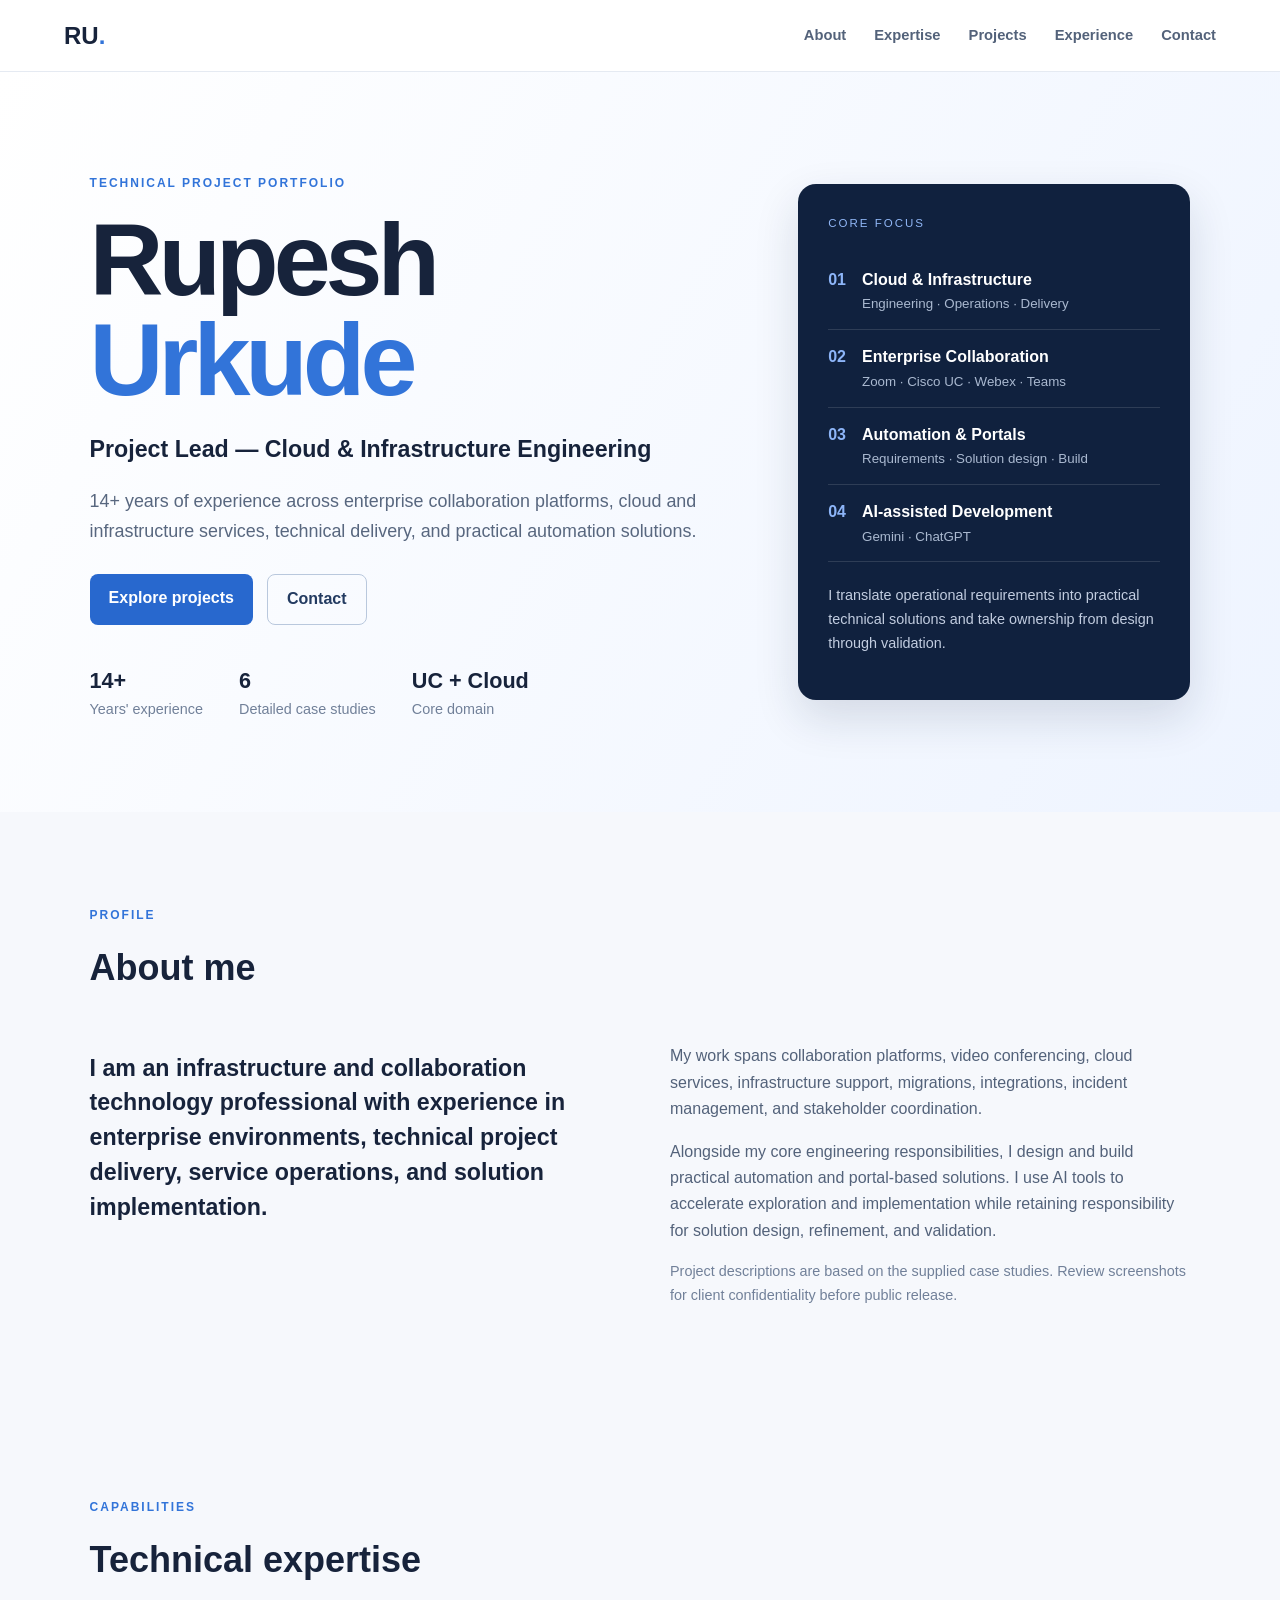
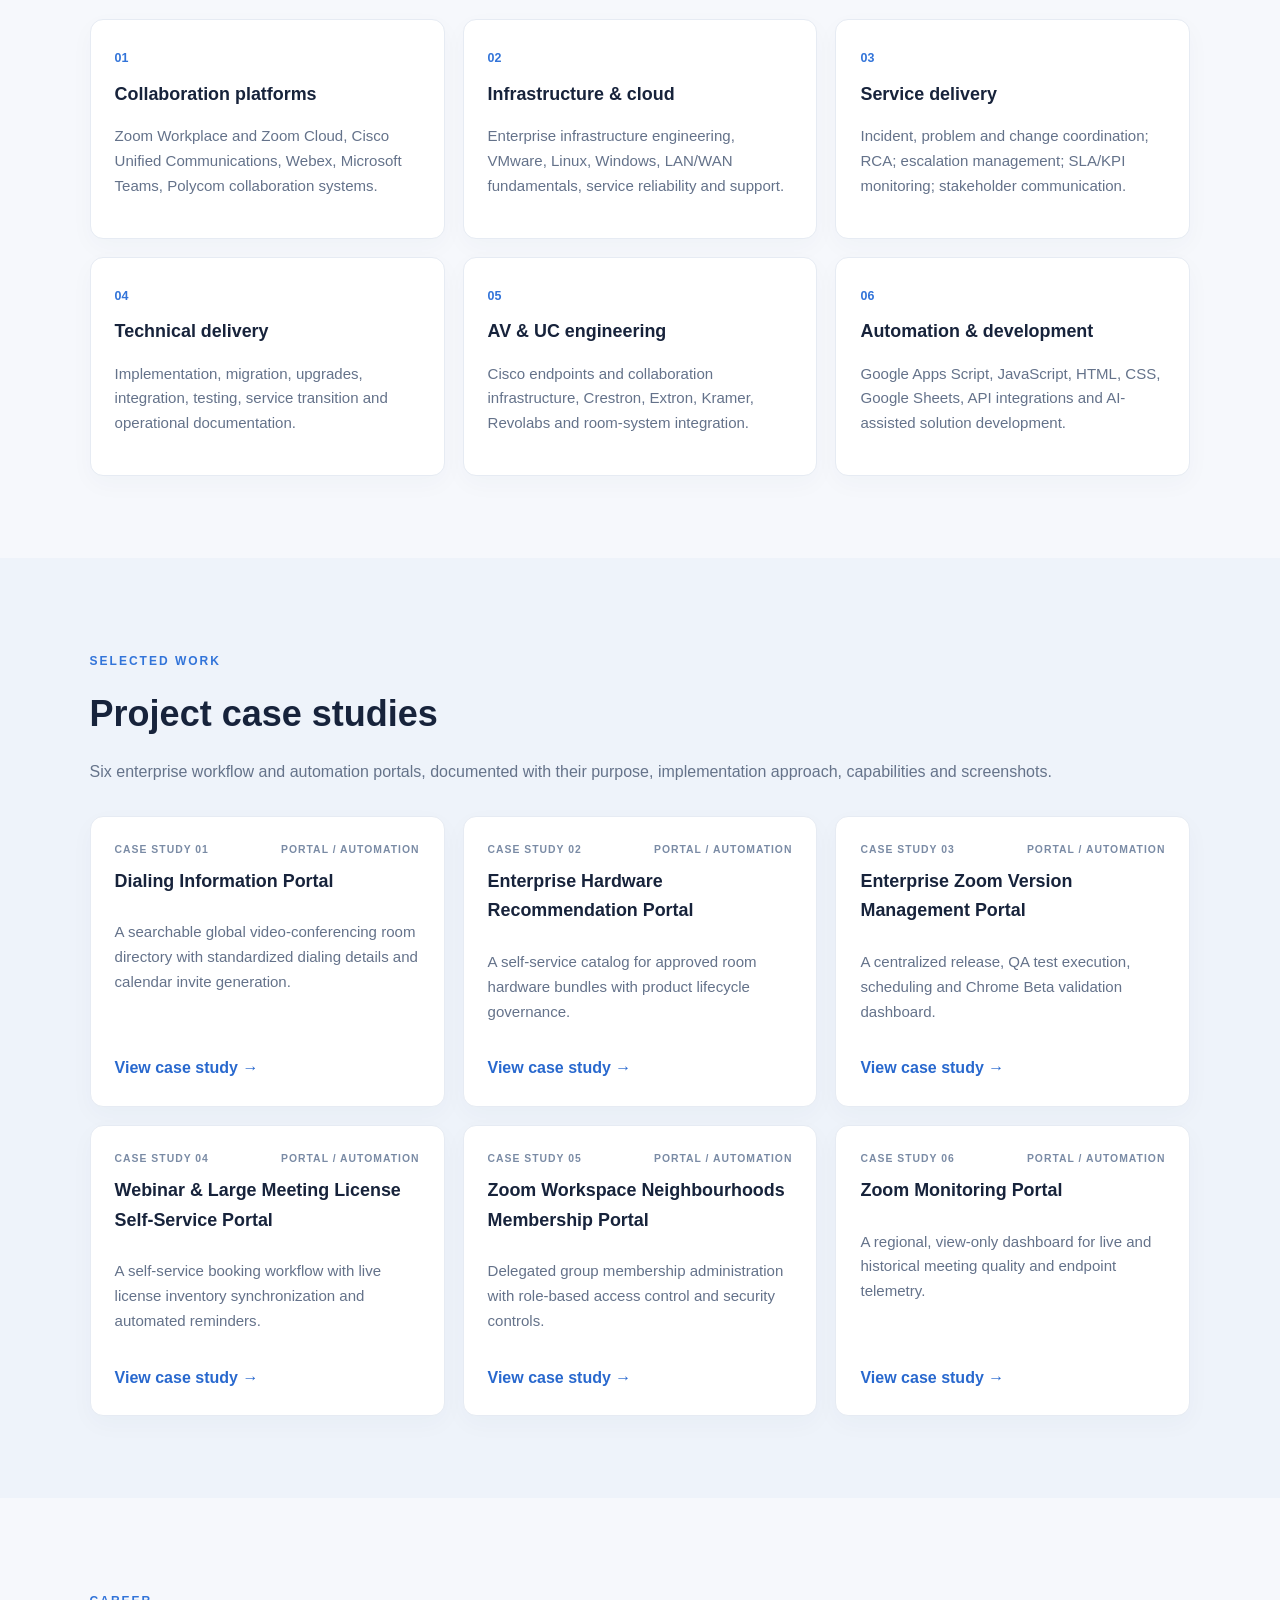
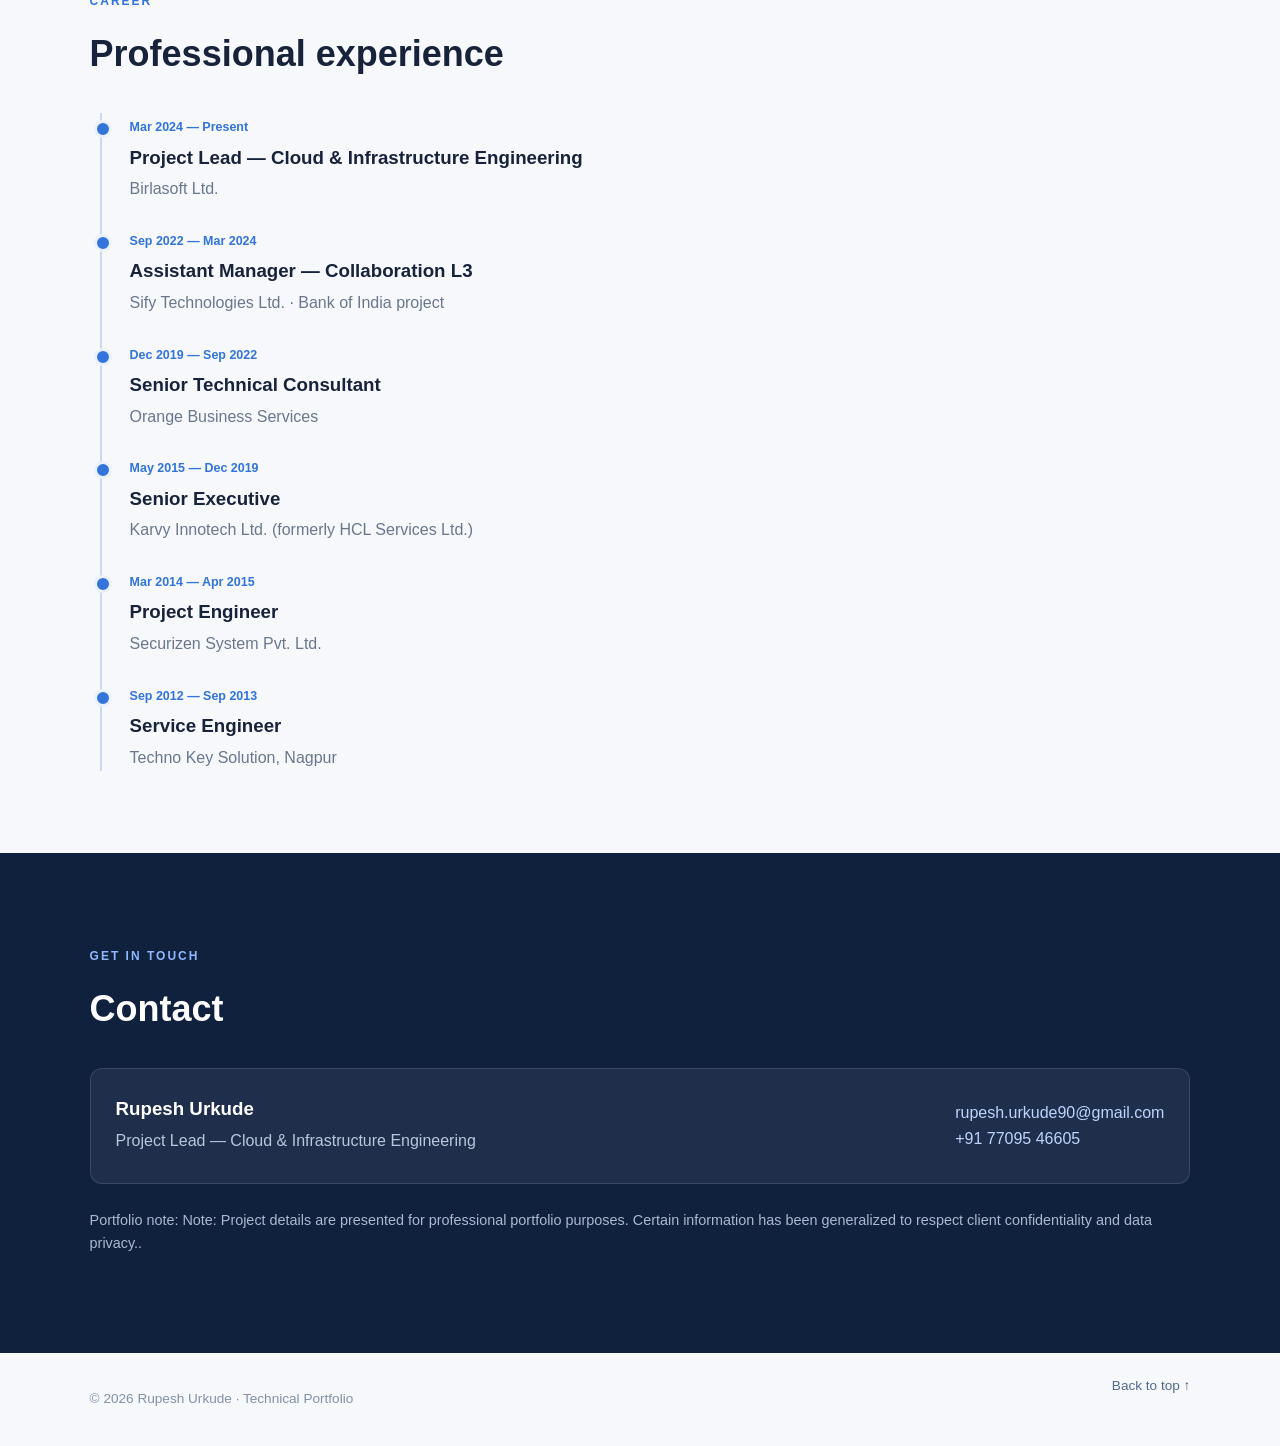
==== commit ae9f1502: "Revise confidentiality note in index.html Updated the confidentiality note to clarify client confide" ====
--- a/index.html
+++ b/index.html
@@ -24,5 +24,5 @@
 <article><span class="timeline-date">Mar 2014 — Apr 2015</span><h3>Project Engineer</h3><p>Securizen System Pvt. Ltd.</p></article>
 <article><span class="timeline-date">Sep 2012 — Sep 2013</span><h3>Service Engineer</h3><p>Techno Key Solution, Nagpur</p></article></div></section>
 <section class="section contact" id="contact"><div class="section-heading"><p class="eyebrow">GET IN TOUCH</p><h2>Contact</h2></div><div class="contact-card"><div><h3>Rupesh Urkude</h3><p>Project Lead — Cloud &amp; Infrastructure Engineering</p></div><div class="contact-links"><a href="mailto:rupesh.urkude90@gmail.com">rupesh.urkude90@gmail.com</a><a href="tel:+917709546605">+91 77095 46605</a></div></div>
-<p class="muted confidentiality">Portfolio note: Remove or mask customer names, credentials, email addresses, tenant identifiers, room details, internal URLs and other confidential information from screenshots before publishing.</p></section></main>
-<footer><p>© 2026 Rupesh Urkude · Technical Portfolio</p><a href="#home">Back to top ↑</a></footer></body></html>+<p class="muted confidentiality">Portfolio note: Note: Project details are presented for professional portfolio purposes. Certain information has been generalized to respect client confidentiality and data privacy..</p></section></main>
+<footer><p>© 2026 Rupesh Urkude · Technical Portfolio</p><a href="#home">Back to top ↑</a></footer></body></html>
--- a/style.css
+++ b/style.css
@@ -1,5 +1 @@
-@import url('https://fonts.googleapis.com/css2?family=DM+Mono:wght@400;500&family=DM+Sans:wght@400;500;600;700&family=Manrope:wght@400;500;600;700;800&display=swap');
-:root{--bg:#0b1117;--surface:#111b25;--surface2:#152331;--text:#edf3f8;--muted:#9aabba;--line:#263746;--accent:#65e0c1;--accent2:#a5b7ff}
-*{box-sizing:border-box}html{scroll-behavior:smooth}body{margin:0;background:var(--bg);color:var(--text);font-family:'DM Sans',sans-serif;line-height:1.65}a{color:inherit;text-decoration:none}.topbar{height:76px;padding:0 max(6vw,24px);display:flex;align-items:center;justify-content:space-between;border-bottom:1px solid var(--line);position:sticky;top:0;background:rgba(11,17,23,.92);backdrop-filter:blur(14px);z-index:10}.brand{font:800 25px Manrope,sans-serif;letter-spacing:-2px}.brand span{color:var(--accent)}nav{display:flex;gap:30px}nav a{font-size:13px;color:var(--muted)}nav a:hover,.contact-links a:hover{color:var(--accent)}main{overflow:hidden}.hero{padding:105px max(8vw,28px) 90px;display:grid;grid-template-columns:1.15fr .85fr;gap:8vw;align-items:center;background:radial-gradient(ellipse at 15% 15%,rgba(101,224,193,.10),transparent 45%),radial-gradient(ellipse at 85% 70%,rgba(165,183,255,.09),transparent 40%)}.eyebrow,.panel-label,.project-index,.timeline-date{font:500 11px 'DM Mono',monospace;letter-spacing:2px;color:var(--accent)}h1,h2,h3,p{margin-top:0}h1{font:800 clamp(58px,8vw,104px)/.98 Manrope,sans-serif;letter-spacing:-6px;margin:22px 0}h1 span,.contact h2 span{color:var(--accent)}.hero h2{font:600 19px Manrope,sans-serif;color:#c7d4df;margin-bottom:18px}.lead{max-width:610px;color:var(--muted);font-size:17px}.hero-actions{display:flex;gap:13px;margin:30px 0 44px}.button{padding:12px 20px;border-radius:5px;font-weight:700;font-size:13px}.primary{background:var(--accent);color:#07130f}.secondary{border:1px solid #40515f}.quick-facts{display:flex;gap:42px}.quick-facts div{display:flex;flex-direction:column}.quick-facts strong{font:700 22px Manrope}.quick-facts span{font-size:11px;color:var(--muted)}.hero-panel{background:linear-gradient(145deg,var(--surface2),var(--surface));border:1px solid var(--line);padding:30px;border-radius:9px;box-shadow:0 25px 80px #0003}.panel-label{margin-bottom:20px}.focus-item{display:flex;gap:17px;padding:16px 0;border-bottom:1px solid var(--line)}.focus-item>span{font:12px 'DM Mono';color:var(--accent2);padding-top:3px}.focus-item b,.focus-item small{display:block}.focus-item b{font:600 14px Manrope}.focus-item small{font-size:12px;color:var(--muted);margin-top:3px}.panel-note{font-size:12px;color:var(--muted);margin:22px 0 0}.section{padding:90px max(8vw,28px)}.section-heading{max-width:720px;margin-bottom:38px}.section-heading h2,.section h2{font:700 clamp(32px,4vw,46px) Manrope,sans-serif;letter-spacing:-1.5px;margin:8px 0 14px}.about{background:#0e171f}.about-grid{display:grid;grid-template-columns:1fr 1fr;gap:9vw}.large-copy{font:600 25px/1.45 Manrope;color:#dce7ef}.about-detail{color:var(--muted);font-size:14px}.muted{color:#8394a3!important;font-size:12px!important}.skill-grid,.project-grid{display:grid;grid-template-columns:repeat(3,1fr);gap:15px}.skill-card,.project-card{background:var(--surface);border:1px solid var(--line);padding:25px;border-radius:7px;transition:.2s}.skill-card:hover,.project-card:hover{transform:translateY(-4px);border-color:#4b8d83}.card-number{font:11px 'DM Mono';color:var(--accent2)}.skill-card h3,.project-card h3{font:650 17px Manrope;margin:15px 0 8px}.skill-card p,.project-card p{font-size:13px;color:var(--muted);margin-bottom:0}.projects{background:#0e171f}.section-intro{font-size:14px;color:var(--muted)}.project-card{display:flex;flex-direction:column;min-height:255px}.project-card h3{font-size:18px}.project-link{margin-top:auto;padding-top:25px;font:12px 'DM Mono';color:var(--accent)}.callout{margin-top:22px;padding:18px 22px;border-left:3px solid var(--accent);background:#14251f;color:#c3d2cc;font-size:13px}.timeline{border-left:1px solid var(--line);margin-left:8px}.timeline-item{display:grid;grid-template-columns:210px 1fr;gap:30px;padding:0 0 30px 28px;position:relative}.timeline-item:before{content:'';width:9px;height:9px;border-radius:50%;background:var(--accent);position:absolute;left:-5px;top:7px}.timeline-date{color:var(--accent2);letter-spacing:1px}.timeline-item h3{font:650 18px Manrope;margin:0 0 3px}.timeline-item p{font-size:13px;color:var(--muted);margin:5px 0}.timeline-item .role{color:#d7e4ed;font-weight:600}.credentials{background:#0e171f}.credential-grid{display:grid;grid-template-columns:1fr 1fr;gap:30px}.credential-grid>div{padding:25px;background:var(--surface);border:1px solid var(--line);border-radius:7px}.credential-grid h3{font:650 17px Manrope}.credential-grid p,.credential-grid li{font-size:13px;color:var(--muted)}.credential-grid ul{padding-left:18px}.contact{padding:90px max(8vw,28px);text-align:center;background:radial-gradient(ellipse at 50% 100%,rgba(101,224,193,.10),transparent 55%)}.contact h2{font:750 clamp(34px,5vw,56px)/1.15 Manrope;letter-spacing:-2px;margin:15px 0}.contact>p:not(.eyebrow){color:var(--muted);font-size:14px}.contact-links{display:flex;justify-content:center;gap:25px;flex-wrap:wrap;margin-top:28px;font-size:13px;color:var(--accent)}.contact-links span{color:var(--muted)}footer{padding:22px max(8vw,28px);display:flex;justify-content:space-between;border-top:1px solid var(--line);font-size:11px;color:var(--muted)}
-@media(max-width:850px){.hero{grid-template-columns:1fr;gap:35px;padding-top:75px}.skill-grid,.project-grid{grid-template-columns:repeat(2,1fr)}.about-grid{gap:35px}.timeline-item{grid-template-columns:1fr;gap:5px}.timeline-date{margin-bottom:4px}}
-@media(max-width:580px){.topbar{height:auto;min-height:66px;align-items:flex-start;padding-top:20px;padding-bottom:16px;gap:15px;flex-direction:column}nav{gap:16px;flex-wrap:wrap}nav a{font-size:12px}.hero,.section,.contact{padding-left:22px;padding-right:22px}h1{letter-spacing:-4px}.quick-facts{gap:20px}.skill-grid,.project-grid,.about-grid,.credential-grid{grid-template-columns:1fr}.timeline-item{padding-left:20px}.contact-links{flex-direction:column;gap:9px}footer{padding:18px 22px;gap:10px;flex-direction:column}}
+*{box-sizing:border-box}html{scroll-behavior:smooth}body{margin:0;background:#f6f8fc;color:#17233b;font-family:Inter,Segoe UI,Arial,sans-serif;line-height:1.65}.topbar{height:72px;padding:0 max(5vw,24px);display:flex;align-items:center;justify-content:space-between;background:#fff;border-bottom:1px solid #e5eaf2;position:sticky;top:0;z-index:10}.brand{font-size:1.5rem;font-weight:850;color:#17233b;text-decoration:none}.brand span,.hero h1 span{color:#3274d9}.topbar nav{display:flex;gap:28px}.topbar nav a,.back-link{color:#53627a;text-decoration:none;font-size:.92rem;font-weight:600}.hero{padding:90px max(7vw,28px);display:grid;grid-template-columns:1.25fr .75fr;gap:55px;background:linear-gradient(120deg,#fff,#eef4ff);align-items:center}.eyebrow{font-size:.75rem;letter-spacing:2px;font-weight:800;color:#3274d9}.hero h1{font-size:clamp(3.5rem,8vw,6.4rem);line-height:.98;letter-spacing:-5px;margin:16px 0}.hero h2{font-size:1.45rem}.lead{font-size:1.12rem;max-width:650px;color:#58677f}.hero-actions{display:flex;gap:14px;margin:28px 0}.button{display:inline-block;padding:11px 19px;border-radius:8px;text-decoration:none;font-weight:700}.primary{background:#2868ce;color:#fff}.secondary{border:1px solid #b9c8dd;color:#233b61}.quick-facts{display:flex;gap:36px;margin-top:38px}.quick-facts div{display:flex;flex-direction:column}.quick-facts strong{font-size:1.35rem}.quick-facts span,.muted{color:#718099;font-size:.9rem}.hero-panel{padding:30px;background:#10213e;color:white;border-radius:18px;box-shadow:0 18px 45px #132b4a24}.panel-label{font-size:.72rem;letter-spacing:2px;color:#91b7f6;margin-bottom:20px}.focus-item{display:flex;gap:16px;padding:14px 0;border-bottom:1px solid #ffffff20}.focus-item>span{color:#8db5f8;font-weight:800}.focus-item div{display:flex;flex-direction:column}.focus-item small{color:#aab9d0}.panel-note{font-size:.9rem;color:#c2cde0;margin-top:22px}.section{padding:82px max(7vw,28px)}.section-heading{margin-bottom:30px}.section-heading h2{font-size:2.25rem;margin:4px 0}.about-grid{display:grid;grid-template-columns:1fr 1fr;gap:60px}.large-copy{font-size:1.45rem;line-height:1.5;font-weight:650}.about-detail{color:#53627a}.skill-grid,.project-grid{display:grid;grid-template-columns:repeat(3,1fr);gap:18px}.skill-card,.project-card{background:white;border:1px solid #e6ebf3;border-radius:13px;padding:24px;box-shadow:0 8px 24px #1a315008}.card-number{color:#3274d9;font-size:.78rem;font-weight:800}.skill-card h3,.project-card h3{margin:9px 0;font-size:1.12rem}.skill-card p,.project-card p{color:#64728a;font-size:.94rem}.projects{background:#eef3fa}.section-intro{color:#65738a}.project-top{display:flex;justify-content:space-between;gap:8px;color:#7a8ba5;font-size:.65rem;letter-spacing:1px;font-weight:800}.project-card{display:flex;flex-direction:column;min-height:245px}.text-link{margin-top:auto;padding-top:16px;color:#2868ce;text-decoration:none;font-weight:750}.timeline{border-left:2px solid #cbd9ee;margin-left:10px;padding-left:28px;display:grid;gap:24px}.timeline article{position:relative}.timeline article:before{content:'';position:absolute;left:-36px;top:7px;width:12px;height:12px;background:#3274d9;border:3px solid #eaf1fc;border-radius:50%}.timeline-date{font-size:.78rem;color:#3274d9;font-weight:800}.timeline h3{margin:3px 0}.timeline p{margin:0;color:#69778d}.contact{background:#10213e;color:#fff}.contact .eyebrow{color:#8eb8ff}.contact-card{display:flex;justify-content:space-between;gap:25px;align-items:center;background:#ffffff10;border:1px solid #ffffff20;padding:25px;border-radius:12px}.contact-card h3{margin:0}.contact-card p{margin:3px 0;color:#b9c7dc}.contact-links{display:flex;flex-direction:column}.contact-links a{color:#bcd5ff;text-decoration:none}.confidentiality{margin-top:25px;color:#aab9d0}footer{padding:22px max(7vw,28px);display:flex;justify-content:space-between;color:#8190a7;font-size:.85rem}footer a{color:#526a8b;text-decoration:none}.case-main{max-width:1200px;margin:auto;padding:38px 28px 80px}.back-link{display:inline-block;margin-bottom:25px}.case-hero{padding:48px;background:linear-gradient(120deg,#fff,#eaf2ff);border-radius:16px}.case-hero h1{font-size:clamp(2.2rem,5vw,3.8rem);line-height:1.12;margin:8px 0}.case-subtitle{font-size:1.1rem;color:#65738a}.case-layout{display:grid;grid-template-columns:minmax(0,1fr) 270px;gap:30px;margin-top:30px}.case-content,.case-aside{background:#fff;border:1px solid #e6ebf3;border-radius:14px;padding:30px}.content-section{padding-bottom:24px;margin-bottom:24px;border-bottom:1px solid #e9edf4}.content-section h2{font-size:1.35rem;margin:0 0 12px}.content-section p,.content-section li{color:#53627a}.content-section ul{padding-left:22px}.content-section li{padding:5px 0}.case-aside{height:max-content;position:sticky;top:95px}.case-aside h3{margin-top:0}.case-aside p{font-size:.9rem;color:#64728a}.gallery{display:grid;grid-template-columns:1fr;gap:20px}.gallery figure{margin:0;background:#f5f7fb;padding:10px;border:1px solid #e4e9f1;border-radius:10px}.gallery img{display:block;width:100%;height:auto;max-height:680px;object-fit:contain;background:#fff}.gallery figcaption{font-size:.8rem;color:#718099;padding:8px 4px 0}@media(max-width:850px){.hero,.about-grid,.case-layout{grid-template-columns:1fr}.skill-grid,.project-grid{grid-template-columns:repeat(2,1fr)}.case-aside{position:static}.hero{padding-top:60px}.contact-card{align-items:flex-start;flex-direction:column}}@media(max-width:600px){.topbar{height:auto;min-height:65px;align-items:flex-start;padding:16px 20px;gap:14px;flex-direction:column}.topbar nav{gap:14px;flex-wrap:wrap}.hero,.section{padding:55px 22px}.hero h1{letter-spacing:-3px}.quick-facts{gap:18px;flex-wrap:wrap}.skill-grid,.project-grid{grid-template-columns:1fr}.case-main{padding:22px 14px 50px}.case-hero,.case-content,.case-aside{padding:22px}footer{padding:20px;gap:10px;flex-direction:column}}
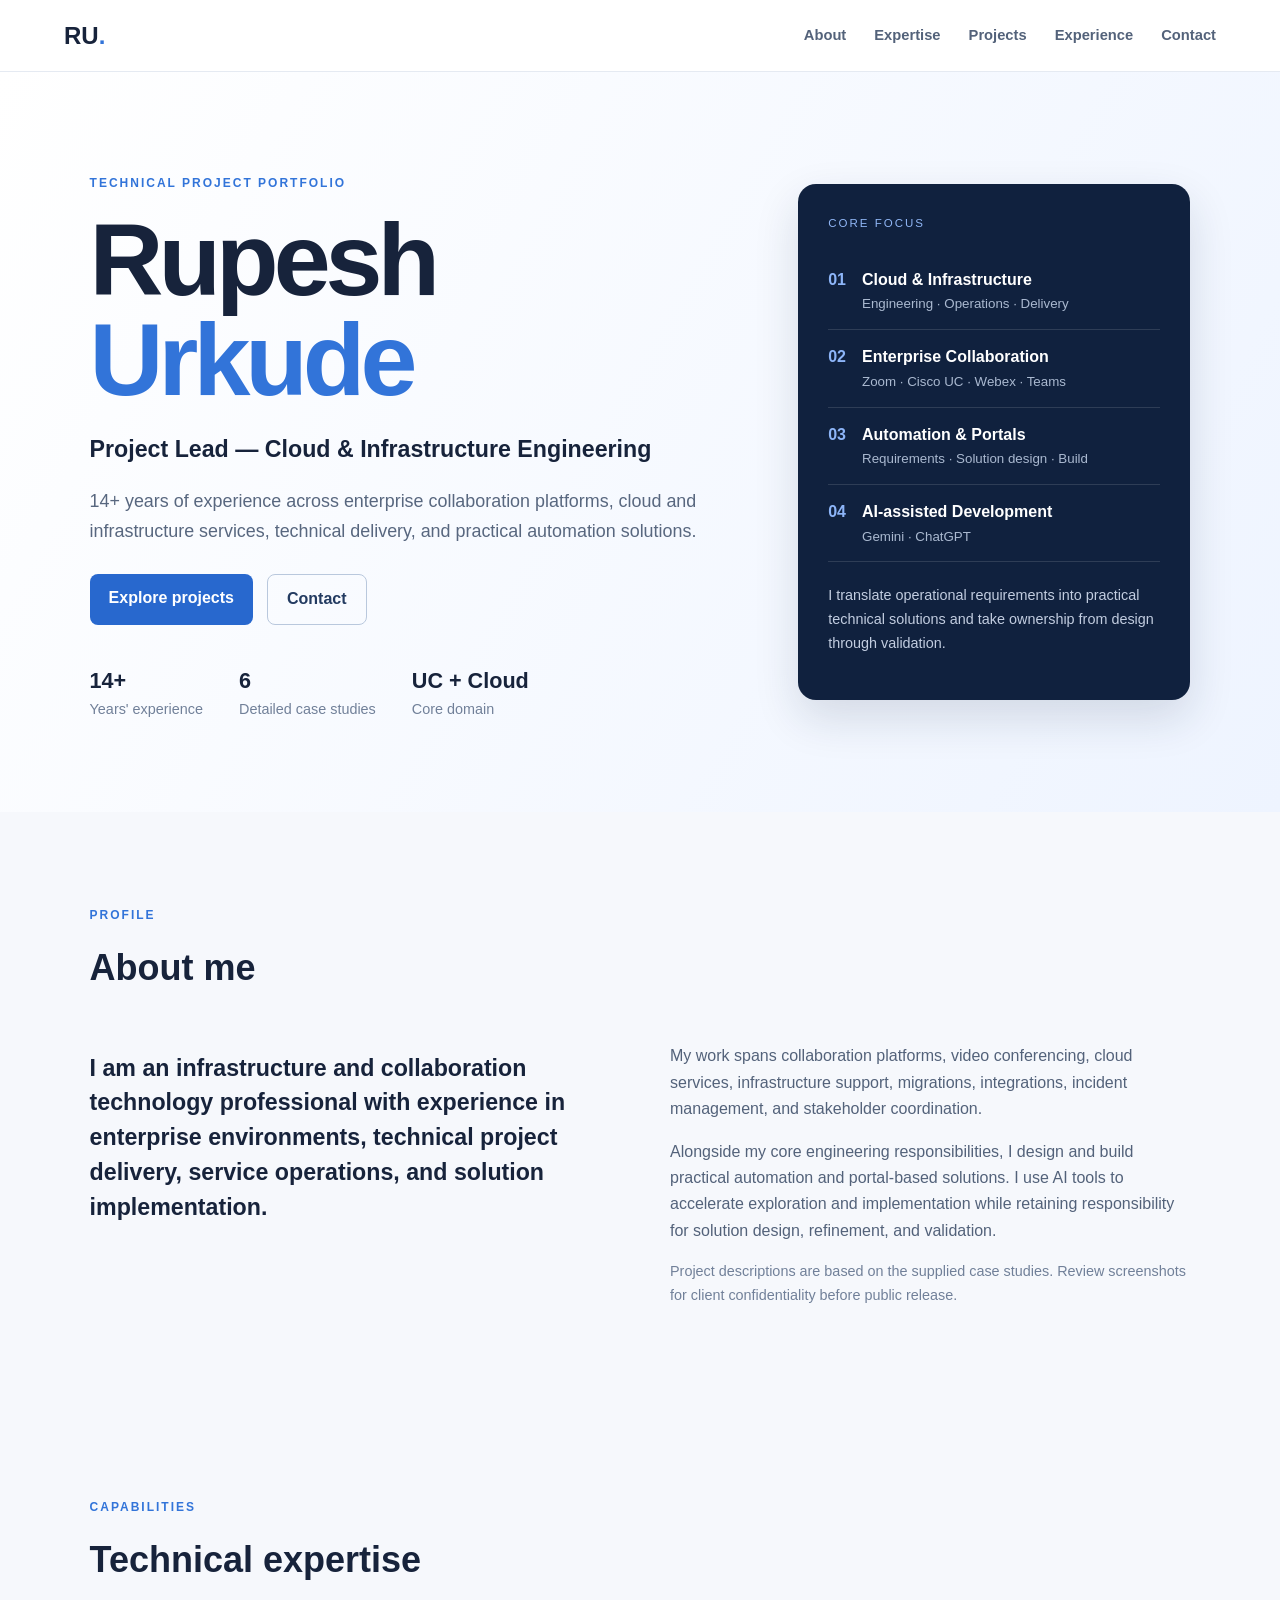
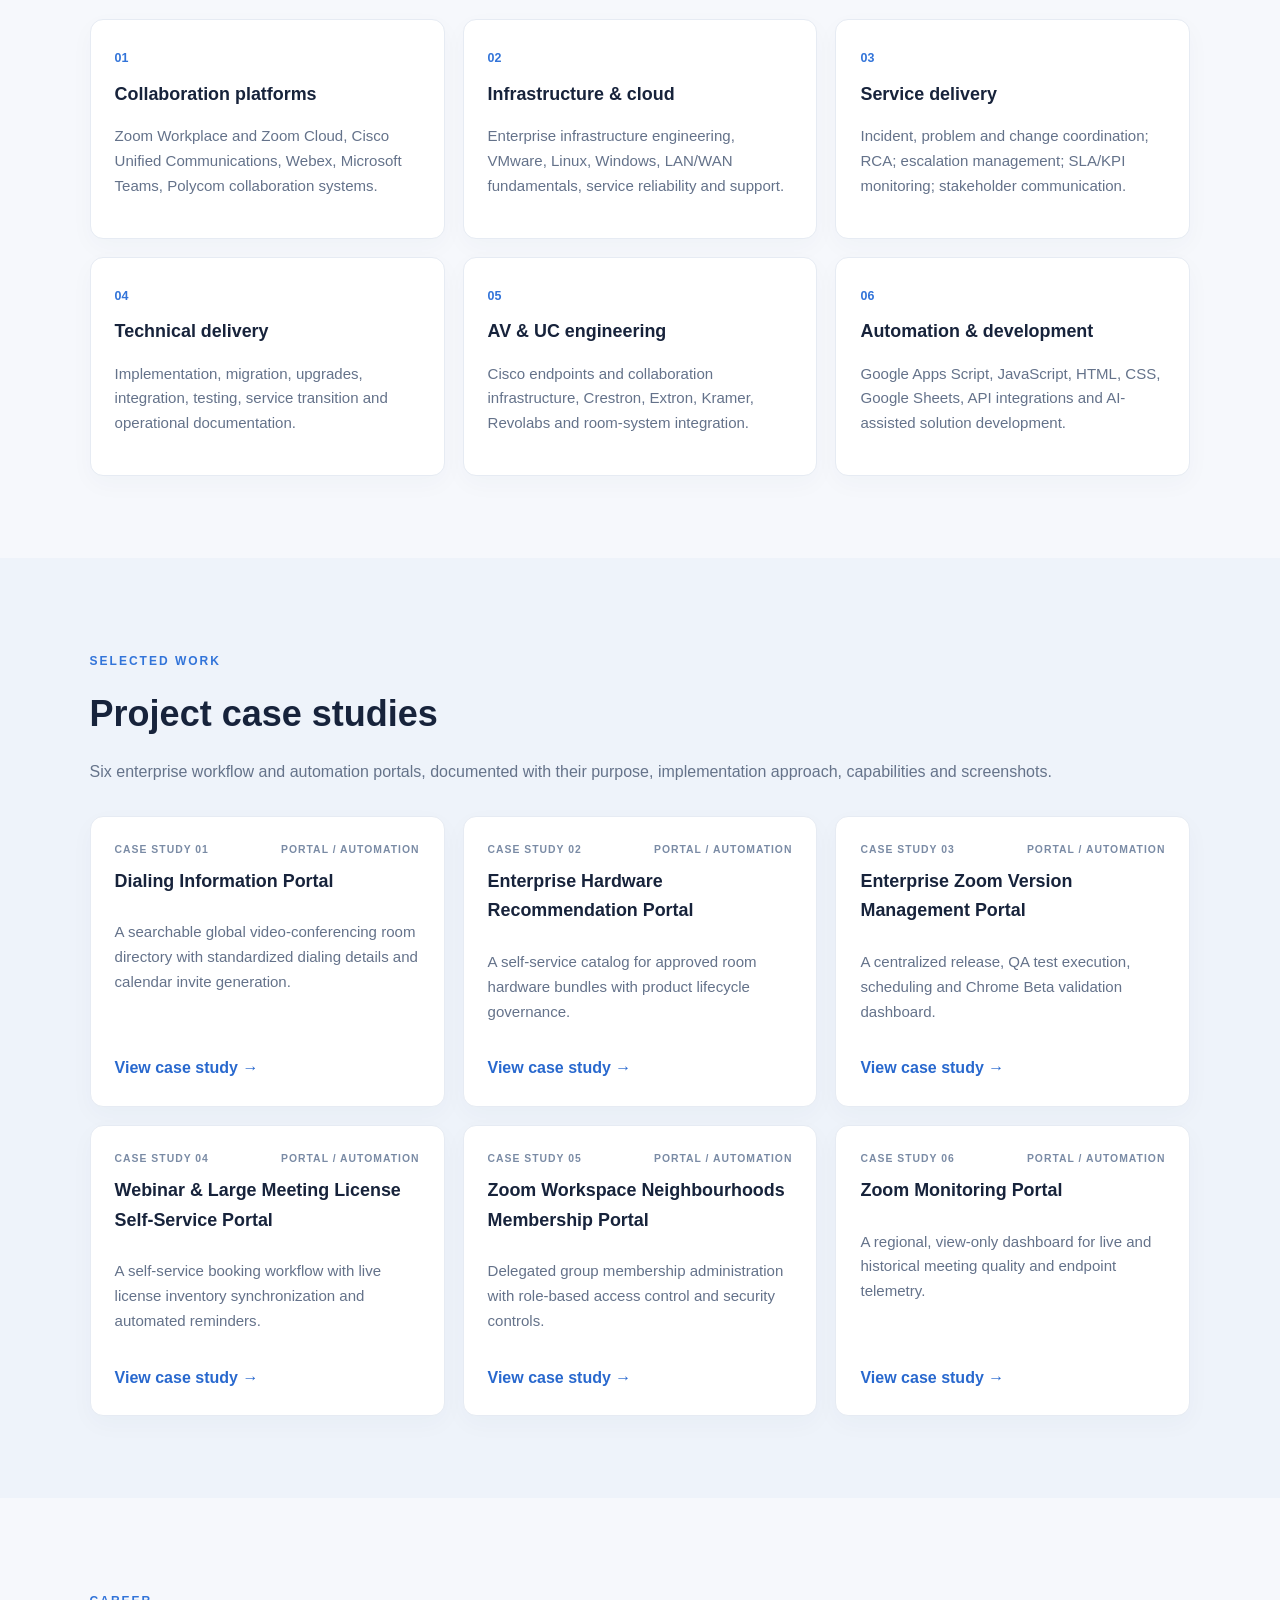
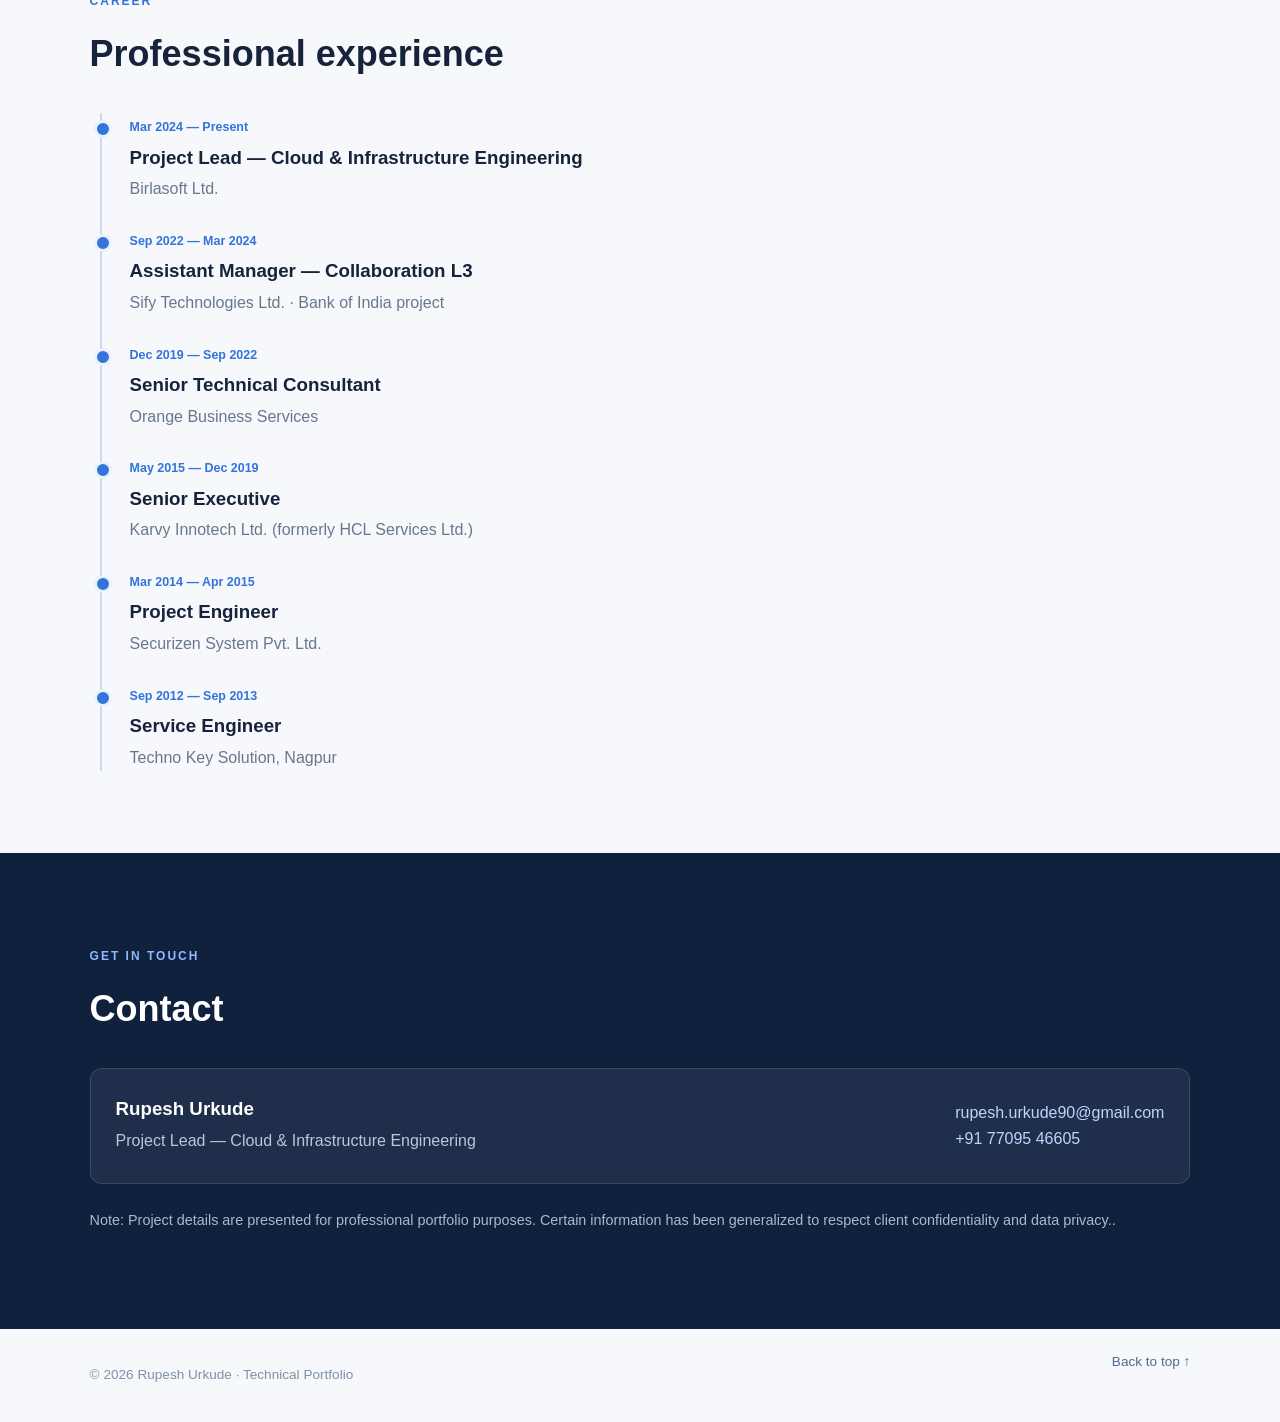
==== commit bdea6a2a: "Update confidentiality note in index.html" ====
--- a/index.html
+++ b/index.html
@@ -24,5 +24,5 @@
 <article><span class="timeline-date">Mar 2014 — Apr 2015</span><h3>Project Engineer</h3><p>Securizen System Pvt. Ltd.</p></article>
 <article><span class="timeline-date">Sep 2012 — Sep 2013</span><h3>Service Engineer</h3><p>Techno Key Solution, Nagpur</p></article></div></section>
 <section class="section contact" id="contact"><div class="section-heading"><p class="eyebrow">GET IN TOUCH</p><h2>Contact</h2></div><div class="contact-card"><div><h3>Rupesh Urkude</h3><p>Project Lead — Cloud &amp; Infrastructure Engineering</p></div><div class="contact-links"><a href="mailto:rupesh.urkude90@gmail.com">rupesh.urkude90@gmail.com</a><a href="tel:+917709546605">+91 77095 46605</a></div></div>
-<p class="muted confidentiality">Portfolio note: Note: Project details are presented for professional portfolio purposes. Certain information has been generalized to respect client confidentiality and data privacy..</p></section></main>
+<p class="muted confidentiality">Note: Project details are presented for professional portfolio purposes. Certain information has been generalized to respect client confidentiality and data privacy..</p></section></main>
 <footer><p>© 2026 Rupesh Urkude · Technical Portfolio</p><a href="#home">Back to top ↑</a></footer></body></html>
